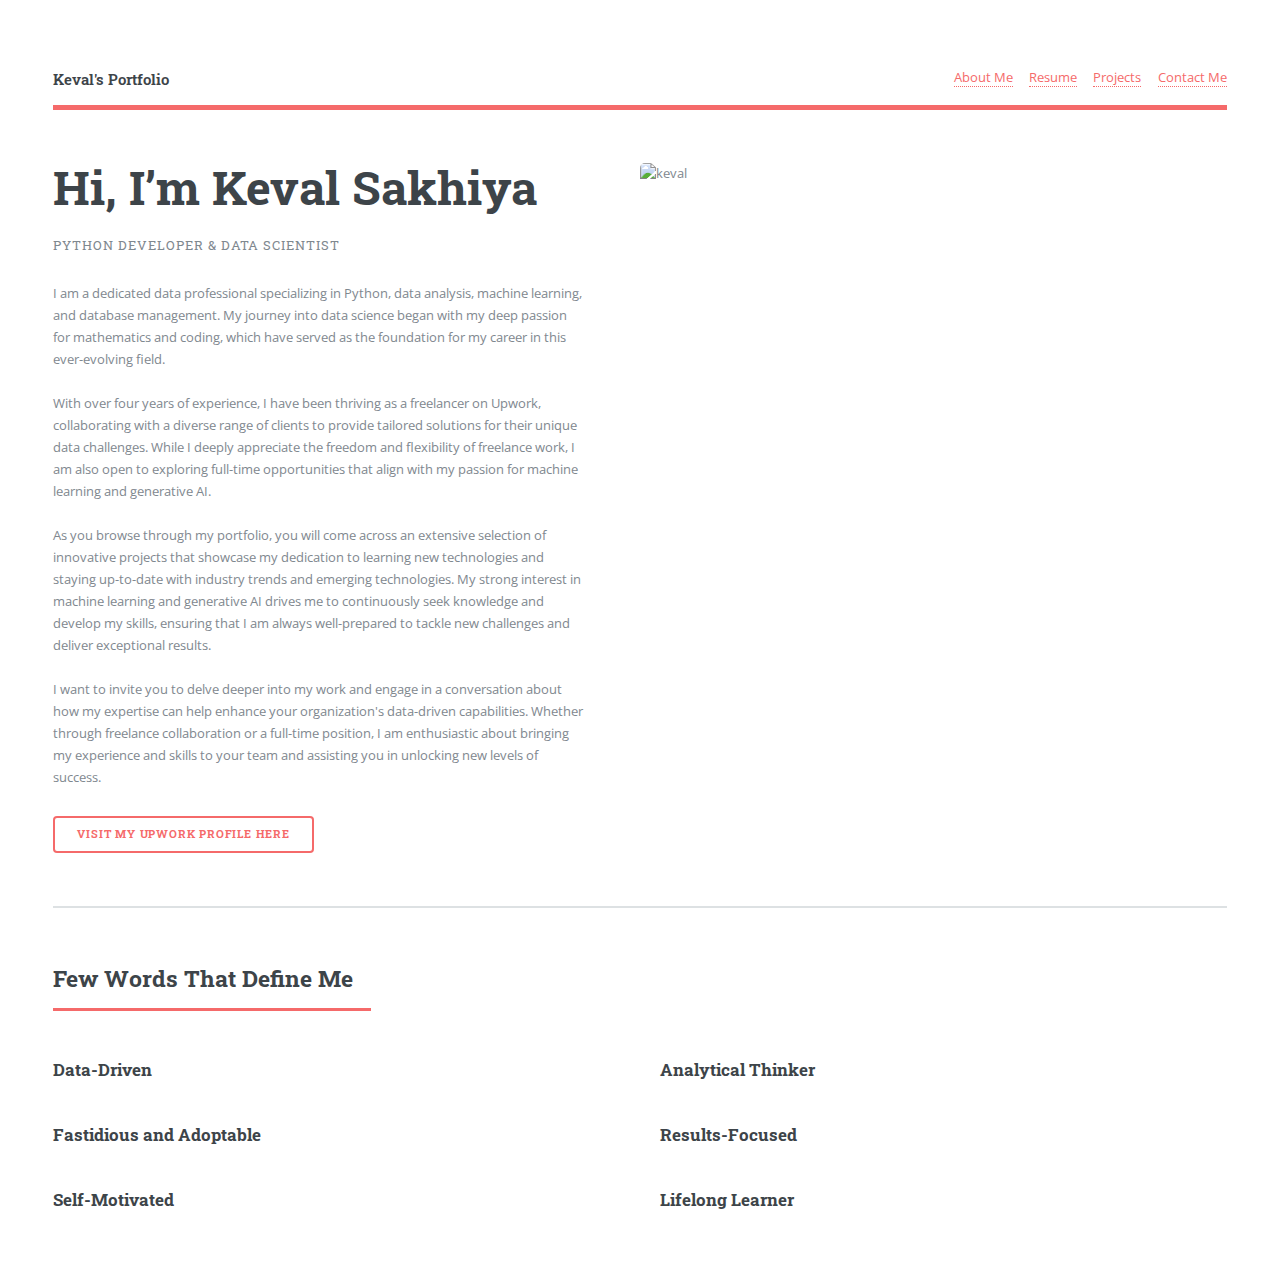
==== index.html @ 788e1b94 "first commit" ====
<!DOCTYPE HTML>

<html>
	<head>
		<title>Keval's Portfolio</title>
		<meta charset="utf-8" />
		<meta name="viewport" content="width=device-width, initial-scale=1, user-scalable=no" />
		<link rel="stylesheet" href="assets/css/main.css" />
	</head>
	<body class="is-preload">

		<!-- Wrapper -->
			<div id="wrapper">

				<!-- Main -->
					<div id="main">
						<div class="inner">

							<!-- Header -->
								<header id="header">
									<a href="index.html" class="logo"><strong>Keval's Portfolio</strong></a>
									<ul class="icons">
										<li><a href="index.html">About Me</a></li>
										<li><a href="resume.html">Resume</a></li>
										<li><a href="projects.html">Projects</a></li>
										<li><a href="contact_me.html">Contact Me</a></li>
									</ul>
								</header>

							<!-- Banner -->
								<section id="banner">
									<div class="content">
										<header>
											<h1>Hi, I’m Keval Sakhiya</h1>
											<p>Python Developer & Data Scientist</p>
										</header>
										<p>
											I am a dedicated data professional specializing in Python, data analysis, machine learning, and database management. My journey into data science began with my deep passion for mathematics and coding, which have served as the foundation for my career in this ever-evolving field.
											<br><br>
											With over four years of experience, I have been thriving as a freelancer on Upwork, collaborating with a diverse range of clients to provide tailored solutions for their unique data challenges. While I deeply appreciate the freedom and flexibility of freelance work, I am also open to exploring full-time opportunities that align with my passion for machine learning and generative AI.
											<br><br>
											As you browse through my portfolio, you will come across an extensive selection of innovative projects that showcase my dedication to learning new technologies and staying up-to-date with industry trends and emerging technologies. My strong interest in machine learning and generative AI drives me to continuously seek knowledge and develop my skills, ensuring that I am always well-prepared to tackle new challenges and deliver exceptional results.
											<br><br>
											I want to invite you to delve deeper into my work and engage in a conversation about how my expertise can help enhance your organization's data-driven capabilities. Whether through freelance collaboration or a full-time position, I am enthusiastic about bringing my experience and skills to your team and assisting you in unlocking new levels of success.

										</p>
										<ul class="actions">
											<li><a href="#" class="button big">Visit My Upwork Profile Here</a></li>
										</ul>
									</div>
									<span class="image object">
										<img src="D:\Portfolio-website\images\keval.png" alt="keval" />
									</span>
								</section>

							<!-- Section -->
								<section>
									<header class="major">
										<h2>Few Words That Define Me</h2>
									</header>
									<div class="features">
										<article>
											<div class="content">
												<h3>Data-Driven</h3>
											</div>
										</article>
										<article>
											<div class="content">
												<h3>Analytical Thinker</h3>
											</div>
										</article>
										<article>
											<div class="content">
												<h3>Fastidious and Adoptable</h3>
											</div>
										</article>
										<article>
											<div class="content">
												<h3>Results-Focused</h3>
											</div>
										</article>
										<article>
											<div class="content">
												<h3>Self-Motivated</h3>
											</div>
										</article>
										<article>
											<div class="content">
												<h3>Lifelong Learner</h3>
											</div>
										</article>
										
										
										
									</div>
								</section>
						</div>
					</div>

			</div>

		<!-- Scripts -->
			<script src="assets/js/jquery.min.js"></script>
			<script src="assets/js/browser.min.js"></script>
			<script src="assets/js/breakpoints.min.js"></script>
			<script src="assets/js/util.js"></script>
			<script src="assets/js/main.js"></script>

	</body>
</html>
---- assets/css/main.css ----
@import url(fontawesome-all.min.css);
@import url("https://fonts.googleapis.com/css?family=Open+Sans:400,600,400italic,600italic|Roboto+Slab:400,700");
/*
	Editorial by HTML5 UP
	html5up.net | @ajlkn
	Free for personal and commercial use under the CCA 3.0 license (html5up.net/license)
*/
html, body, div, span, applet, object,
iframe, h1, h2, h3, h4, h5, h6, p, blockquote,
pre, a, abbr, acronym, address, big, cite,
code, del, dfn, em, img, ins, kbd, q, s, samp,
small, strike, strong, sub, sup, tt, var, b,
u, i, center, dl, dt, dd, ol, ul, li, fieldset,
form, label, legend, table, caption, tbody,
tfoot, thead, tr, th, td, article, aside,
canvas, details, embed, figure, figcaption,
footer, header, hgroup, menu, nav, output, ruby,
section, summary, time, mark, audio, video {
  margin: 0;
  padding: 0;
  border: 0;
  font-size: 100%;
  font: inherit;
  vertical-align: baseline; }

article, aside, details, figcaption, figure,
footer, header, hgroup, menu, nav, section {
  display: block; }

body {
  line-height: 1; }

ol, ul {
  list-style: none; }

blockquote, q {
  quotes: none; }
  blockquote:before, blockquote:after, q:before, q:after {
    content: '';
    content: none; }

table {
  border-collapse: collapse;
  border-spacing: 0; }

body {
  -webkit-text-size-adjust: none; }

mark {
  background-color: transparent;
  color: inherit; }

input::-moz-focus-inner {
  border: 0;
  padding: 0; }

input, select, textarea {
  -moz-appearance: none;
  -webkit-appearance: none;
  -ms-appearance: none;
  appearance: none; }

/* Basic */
@-ms-viewport {
  width: device-width; }

body {
  -ms-overflow-style: scrollbar; }

@media screen and (max-width: 480px) {
  html, body {
    min-width: 320px; } }

html {
  box-sizing: border-box; }

*, *:before, *:after {
  box-sizing: inherit; }

body {
  background: #ffffff; }
  body.is-preload *, body.is-preload *:before, body.is-preload *:after, body.is-resizing *, body.is-resizing *:before, body.is-resizing *:after {
    -moz-animation: none !important;
    -webkit-animation: none !important;
    -ms-animation: none !important;
    animation: none !important;
    -moz-transition: none !important;
    -webkit-transition: none !important;
    -ms-transition: none !important;
    transition: none !important; }

/* Type */
body, input, select, textarea {
  color: #7f888f;
  font-family: "Open Sans", sans-serif;
  font-size: 13pt;
  font-weight: 400;
  line-height: 1.65; }
  @media screen and (max-width: 1680px) {
    body, input, select, textarea {
      font-size: 11pt; } }
  @media screen and (max-width: 1280px) {
    body, input, select, textarea {
      font-size: 10pt; } }
  @media screen and (max-width: 360px) {
    body, input, select, textarea {
      font-size: 9pt; } }

a {
  -moz-transition: color 0.2s ease-in-out, border-bottom-color 0.2s ease-in-out;
  -webkit-transition: color 0.2s ease-in-out, border-bottom-color 0.2s ease-in-out;
  -ms-transition: color 0.2s ease-in-out, border-bottom-color 0.2s ease-in-out;
  transition: color 0.2s ease-in-out, border-bottom-color 0.2s ease-in-out;
  border-bottom: dotted 1px;
  color: #f56a6a;
  text-decoration: none; }
  a:hover {
    border-bottom-color: #f56a6a;
    color: #f56a6a !important; }
    a:hover strong {
      color: inherit; }

strong, b {
  color: #3d4449;
  font-weight: 600; }

em, i {
  font-style: italic; }

p {
  margin: 0 0 2em 0; }

h1, h2, h3, h4, h5, h6 {
  color: #3d4449;
  font-family: "Roboto Slab", serif;
  font-weight: 700;
  line-height: 1.5;
  margin: 0 0 1em 0; }
  h1 a, h2 a, h3 a, h4 a, h5 a, h6 a {
    color: inherit;
    text-decoration: none;
    border-bottom: 0; }

h1 {
  font-size: 4em;
  margin: 0 0 0.5em 0;
  line-height: 1.3; }

h2 {
  font-size: 1.75em; }

h3 {
  font-size: 1.25em; }

h4 {
  font-size: 1.1em; }

h5 {
  font-size: 0.9em; }

h6 {
  font-size: 0.7em; }

@media screen and (max-width: 1680px) {
  h1 {
    font-size: 3.5em; } }

@media screen and (max-width: 980px) {
  h1 {
    font-size: 3.25em; } }

@media screen and (max-width: 736px) {
  h1 {
    font-size: 2em;
    line-height: 1.4; }
  h2 {
    font-size: 1.5em; } }

sub {
  font-size: 0.8em;
  position: relative;
  top: 0.5em; }

sup {
  font-size: 0.8em;
  position: relative;
  top: -0.5em; }

blockquote {
  border-left: solid 3px rgba(210, 215, 217, 0.75);
  font-style: italic;
  margin: 0 0 2em 0;
  padding: 0.5em 0 0.5em 2em; }

code {
  background: rgba(230, 235, 237, 0.25);
  border-radius: 0.375em;
  border: solid 1px rgba(210, 215, 217, 0.75);
  font-family: "Courier New", monospace;
  font-size: 0.9em;
  margin: 0 0.25em;
  padding: 0.25em 0.65em; }

pre {
  -webkit-overflow-scrolling: touch;
  font-family: "Courier New", monospace;
  font-size: 0.9em;
  margin: 0 0 2em 0; }
  pre code {
    display: block;
    line-height: 1.75;
    padding: 1em 1.5em;
    overflow-x: auto; }

hr {
  border: 0;
  border-bottom: solid 1px rgba(210, 215, 217, 0.75);
  margin: 2em 0; }
  hr.major {
    margin: 3em 0; }

.align-left {
  text-align: left; }

.align-center {
  text-align: center; }

.align-right {
  text-align: right; }

/* Row */
.row {
  display: flex;
  flex-wrap: wrap;
  box-sizing: border-box;
  align-items: stretch; }
  .row > * {
    box-sizing: border-box; }
  .row.gtr-uniform > * > :last-child {
    margin-bottom: 0; }
  .row.aln-left {
    justify-content: flex-start; }
  .row.aln-center {
    justify-content: center; }
  .row.aln-right {
    justify-content: flex-end; }
  .row.aln-top {
    align-items: flex-start; }
  .row.aln-middle {
    align-items: center; }
  .row.aln-bottom {
    align-items: flex-end; }
  .row > .imp {
    order: -1; }
  .row > .col-1 {
    width: 8.33333%; }
  .row > .off-1 {
    margin-left: 8.33333%; }
  .row > .col-2 {
    width: 16.66667%; }
  .row > .off-2 {
    margin-left: 16.66667%; }
  .row > .col-3 {
    width: 25%; }
  .row > .off-3 {
    margin-left: 25%; }
  .row > .col-4 {
    width: 33.33333%; }
  .row > .off-4 {
    margin-left: 33.33333%; }
  .row > .col-5 {
    width: 41.66667%; }
  .row > .off-5 {
    margin-left: 41.66667%; }
  .row > .col-6 {
    width: 50%; }
  .row > .off-6 {
    margin-left: 50%; }
  .row > .col-7 {
    width: 58.33333%; }
  .row > .off-7 {
    margin-left: 58.33333%; }
  .row > .col-8 {
    width: 66.66667%; }
  .row > .off-8 {
    margin-left: 66.66667%; }
  .row > .col-9 {
    width: 75%; }
  .row > .off-9 {
    margin-left: 75%; }
  .row > .col-10 {
    width: 83.33333%; }
  .row > .off-10 {
    margin-left: 83.33333%; }
  .row > .col-11 {
    width: 91.66667%; }
  .row > .off-11 {
    margin-left: 91.66667%; }
  .row > .col-12 {
    width: 100%; }
  .row > .off-12 {
    margin-left: 100%; }
  .row.gtr-0 {
    margin-top: 0;
    margin-left: 0em; }
    .row.gtr-0 > * {
      padding: 0 0 0 0em; }
    .row.gtr-0.gtr-uniform {
      margin-top: 0em; }
      .row.gtr-0.gtr-uniform > * {
        padding-top: 0em; }
  .row.gtr-25 {
    margin-top: 0;
    margin-left: -0.375em; }
    .row.gtr-25 > * {
      padding: 0 0 0 0.375em; }
    .row.gtr-25.gtr-uniform {
      margin-top: -0.375em; }
      .row.gtr-25.gtr-uniform > * {
        padding-top: 0.375em; }
  .row.gtr-50 {
    margin-top: 0;
    margin-left: -0.75em; }
    .row.gtr-50 > * {
      padding: 0 0 0 0.75em; }
    .row.gtr-50.gtr-uniform {
      margin-top: -0.75em; }
      .row.gtr-50.gtr-uniform > * {
        padding-top: 0.75em; }
  .row {
    margin-top: 0;
    margin-left: -1.5em; }
    .row > * {
      padding: 0 0 0 1.5em; }
    .row.gtr-uniform {
      margin-top: -1.5em; }
      .row.gtr-uniform > * {
        padding-top: 1.5em; }
  .row.gtr-150 {
    margin-top: 0;
    margin-left: -2.25em; }
    .row.gtr-150 > * {
      padding: 0 0 0 2.25em; }
    .row.gtr-150.gtr-uniform {
      margin-top: -2.25em; }
      .row.gtr-150.gtr-uniform > * {
        padding-top: 2.25em; }
  .row.gtr-200 {
    margin-top: 0;
    margin-left: -3em; }
    .row.gtr-200 > * {
      padding: 0 0 0 3em; }
    .row.gtr-200.gtr-uniform {
      margin-top: -3em; }
      .row.gtr-200.gtr-uniform > * {
        padding-top: 3em; }
  @media screen and (max-width: 1680px) {
    .row {
      display: flex;
      flex-wrap: wrap;
      box-sizing: border-box;
      align-items: stretch; }
      .row > * {
        box-sizing: border-box; }
      .row.gtr-uniform > * > :last-child {
        margin-bottom: 0; }
      .row.aln-left {
        justify-content: flex-start; }
      .row.aln-center {
        justify-content: center; }
      .row.aln-right {
        justify-content: flex-end; }
      .row.aln-top {
        align-items: flex-start; }
      .row.aln-middle {
        align-items: center; }
      .row.aln-bottom {
        align-items: flex-end; }
      .row > .imp-xlarge {
        order: -1; }
      .row > .col-1-xlarge {
        width: 8.33333%; }
      .row > .off-1-xlarge {
        margin-left: 8.33333%; }
      .row > .col-2-xlarge {
        width: 16.66667%; }
      .row > .off-2-xlarge {
        margin-left: 16.66667%; }
      .row > .col-3-xlarge {
        width: 25%; }
      .row > .off-3-xlarge {
        margin-left: 25%; }
      .row > .col-4-xlarge {
        width: 33.33333%; }
      .row > .off-4-xlarge {
        margin-left: 33.33333%; }
      .row > .col-5-xlarge {
        width: 41.66667%; }
      .row > .off-5-xlarge {
        margin-left: 41.66667%; }
      .row > .col-6-xlarge {
        width: 50%; }
      .row > .off-6-xlarge {
        margin-left: 50%; }
      .row > .col-7-xlarge {
        width: 58.33333%; }
      .row > .off-7-xlarge {
        margin-left: 58.33333%; }
      .row > .col-8-xlarge {
        width: 66.66667%; }
      .row > .off-8-xlarge {
        margin-left: 66.66667%; }
      .row > .col-9-xlarge {
        width: 75%; }
      .row > .off-9-xlarge {
        margin-left: 75%; }
      .row > .col-10-xlarge {
        width: 83.33333%; }
      .row > .off-10-xlarge {
        margin-left: 83.33333%; }
      .row > .col-11-xlarge {
        width: 91.66667%; }
      .row > .off-11-xlarge {
        margin-left: 91.66667%; }
      .row > .col-12-xlarge {
        width: 100%; }
      .row > .off-12-xlarge {
        margin-left: 100%; }
      .row.gtr-0 {
        margin-top: 0;
        margin-left: 0em; }
        .row.gtr-0 > * {
          padding: 0 0 0 0em; }
        .row.gtr-0.gtr-uniform {
          margin-top: 0em; }
          .row.gtr-0.gtr-uniform > * {
            padding-top: 0em; }
      .row.gtr-25 {
        margin-top: 0;
        margin-left: -0.375em; }
        .row.gtr-25 > * {
          padding: 0 0 0 0.375em; }
        .row.gtr-25.gtr-uniform {
          margin-top: -0.375em; }
          .row.gtr-25.gtr-uniform > * {
            padding-top: 0.375em; }
      .row.gtr-50 {
        margin-top: 0;
        margin-left: -0.75em; }
        .row.gtr-50 > * {
          padding: 0 0 0 0.75em; }
        .row.gtr-50.gtr-uniform {
          margin-top: -0.75em; }
          .row.gtr-50.gtr-uniform > * {
            padding-top: 0.75em; }
      .row {
        margin-top: 0;
        margin-left: -1.5em; }
        .row > * {
          padding: 0 0 0 1.5em; }
        .row.gtr-uniform {
          margin-top: -1.5em; }
          .row.gtr-uniform > * {
            padding-top: 1.5em; }
      .row.gtr-150 {
        margin-top: 0;
        margin-left: -2.25em; }
        .row.gtr-150 > * {
          padding: 0 0 0 2.25em; }
        .row.gtr-150.gtr-uniform {
          margin-top: -2.25em; }
          .row.gtr-150.gtr-uniform > * {
            padding-top: 2.25em; }
      .row.gtr-200 {
        margin-top: 0;
        margin-left: -3em; }
        .row.gtr-200 > * {
          padding: 0 0 0 3em; }
        .row.gtr-200.gtr-uniform {
          margin-top: -3em; }
          .row.gtr-200.gtr-uniform > * {
            padding-top: 3em; } }
  @media screen and (max-width: 1280px) {
    .row {
      display: flex;
      flex-wrap: wrap;
      box-sizing: border-box;
      align-items: stretch; }
      .row > * {
        box-sizing: border-box; }
      .row.gtr-uniform > * > :last-child {
        margin-bottom: 0; }
      .row.aln-left {
        justify-content: flex-start; }
      .row.aln-center {
        justify-content: center; }
      .row.aln-right {
        justify-content: flex-end; }
      .row.aln-top {
        align-items: flex-start; }
      .row.aln-middle {
        align-items: center; }
      .row.aln-bottom {
        align-items: flex-end; }
      .row > .imp-large {
        order: -1; }
      .row > .col-1-large {
        width: 8.33333%; }
      .row > .off-1-large {
        margin-left: 8.33333%; }
      .row > .col-2-large {
        width: 16.66667%; }
      .row > .off-2-large {
        margin-left: 16.66667%; }
      .row > .col-3-large {
        width: 25%; }
      .row > .off-3-large {
        margin-left: 25%; }
      .row > .col-4-large {
        width: 33.33333%; }
      .row > .off-4-large {
        margin-left: 33.33333%; }
      .row > .col-5-large {
        width: 41.66667%; }
      .row > .off-5-large {
        margin-left: 41.66667%; }
      .row > .col-6-large {
        width: 50%; }
      .row > .off-6-large {
        margin-left: 50%; }
      .row > .col-7-large {
        width: 58.33333%; }
      .row > .off-7-large {
        margin-left: 58.33333%; }
      .row > .col-8-large {
        width: 66.66667%; }
      .row > .off-8-large {
        margin-left: 66.66667%; }
      .row > .col-9-large {
        width: 75%; }
      .row > .off-9-large {
        margin-left: 75%; }
      .row > .col-10-large {
        width: 83.33333%; }
      .row > .off-10-large {
        margin-left: 83.33333%; }
      .row > .col-11-large {
        width: 91.66667%; }
      .row > .off-11-large {
        margin-left: 91.66667%; }
      .row > .col-12-large {
        width: 100%; }
      .row > .off-12-large {
        margin-left: 100%; }
      .row.gtr-0 {
        margin-top: 0;
        margin-left: 0em; }
        .row.gtr-0 > * {
          padding: 0 0 0 0em; }
        .row.gtr-0.gtr-uniform {
          margin-top: 0em; }
          .row.gtr-0.gtr-uniform > * {
            padding-top: 0em; }
      .row.gtr-25 {
        margin-top: 0;
        margin-left: -0.375em; }
        .row.gtr-25 > * {
          padding: 0 0 0 0.375em; }
        .row.gtr-25.gtr-uniform {
          margin-top: -0.375em; }
          .row.gtr-25.gtr-uniform > * {
            padding-top: 0.375em; }
      .row.gtr-50 {
        margin-top: 0;
        margin-left: -0.75em; }
        .row.gtr-50 > * {
          padding: 0 0 0 0.75em; }
        .row.gtr-50.gtr-uniform {
          margin-top: -0.75em; }
          .row.gtr-50.gtr-uniform > * {
            padding-top: 0.75em; }
      .row {
        margin-top: 0;
        margin-left: -1.5em; }
        .row > * {
          padding: 0 0 0 1.5em; }
        .row.gtr-uniform {
          margin-top: -1.5em; }
          .row.gtr-uniform > * {
            padding-top: 1.5em; }
      .row.gtr-150 {
        margin-top: 0;
        margin-left: -2.25em; }
        .row.gtr-150 > * {
          padding: 0 0 0 2.25em; }
        .row.gtr-150.gtr-uniform {
          margin-top: -2.25em; }
          .row.gtr-150.gtr-uniform > * {
            padding-top: 2.25em; }
      .row.gtr-200 {
        margin-top: 0;
        margin-left: -3em; }
        .row.gtr-200 > * {
          padding: 0 0 0 3em; }
        .row.gtr-200.gtr-uniform {
          margin-top: -3em; }
          .row.gtr-200.gtr-uniform > * {
            padding-top: 3em; } }
  @media screen and (max-width: 980px) {
    .row {
      display: flex;
      flex-wrap: wrap;
      box-sizing: border-box;
      align-items: stretch; }
      .row > * {
        box-sizing: border-box; }
      .row.gtr-uniform > * > :last-child {
        margin-bottom: 0; }
      .row.aln-left {
        justify-content: flex-start; }
      .row.aln-center {
        justify-content: center; }
      .row.aln-right {
        justify-content: flex-end; }
      .row.aln-top {
        align-items: flex-start; }
      .row.aln-middle {
        align-items: center; }
      .row.aln-bottom {
        align-items: flex-end; }
      .row > .imp-medium {
        order: -1; }
      .row > .col-1-medium {
        width: 8.33333%; }
      .row > .off-1-medium {
        margin-left: 8.33333%; }
      .row > .col-2-medium {
        width: 16.66667%; }
      .row > .off-2-medium {
        margin-left: 16.66667%; }
      .row > .col-3-medium {
        width: 25%; }
      .row > .off-3-medium {
        margin-left: 25%; }
      .row > .col-4-medium {
        width: 33.33333%; }
      .row > .off-4-medium {
        margin-left: 33.33333%; }
      .row > .col-5-medium {
        width: 41.66667%; }
      .row > .off-5-medium {
        margin-left: 41.66667%; }
      .row > .col-6-medium {
        width: 50%; }
      .row > .off-6-medium {
        margin-left: 50%; }
      .row > .col-7-medium {
        width: 58.33333%; }
      .row > .off-7-medium {
        margin-left: 58.33333%; }
      .row > .col-8-medium {
        width: 66.66667%; }
      .row > .off-8-medium {
        margin-left: 66.66667%; }
      .row > .col-9-medium {
        width: 75%; }
      .row > .off-9-medium {
        margin-left: 75%; }
      .row > .col-10-medium {
        width: 83.33333%; }
      .row > .off-10-medium {
        margin-left: 83.33333%; }
      .row > .col-11-medium {
        width: 91.66667%; }
      .row > .off-11-medium {
        margin-left: 91.66667%; }
      .row > .col-12-medium {
        width: 100%; }
      .row > .off-12-medium {
        margin-left: 100%; }
      .row.gtr-0 {
        margin-top: 0;
        margin-left: 0em; }
        .row.gtr-0 > * {
          padding: 0 0 0 0em; }
        .row.gtr-0.gtr-uniform {
          margin-top: 0em; }
          .row.gtr-0.gtr-uniform > * {
            padding-top: 0em; }
      .row.gtr-25 {
        margin-top: 0;
        margin-left: -0.375em; }
        .row.gtr-25 > * {
          padding: 0 0 0 0.375em; }
        .row.gtr-25.gtr-uniform {
          margin-top: -0.375em; }
          .row.gtr-25.gtr-uniform > * {
            padding-top: 0.375em; }
      .row.gtr-50 {
        margin-top: 0;
        margin-left: -0.75em; }
        .row.gtr-50 > * {
          padding: 0 0 0 0.75em; }
        .row.gtr-50.gtr-uniform {
          margin-top: -0.75em; }
          .row.gtr-50.gtr-uniform > * {
            padding-top: 0.75em; }
      .row {
        margin-top: 0;
        margin-left: -1.5em; }
        .row > * {
          padding: 0 0 0 1.5em; }
        .row.gtr-uniform {
          margin-top: -1.5em; }
          .row.gtr-uniform > * {
            padding-top: 1.5em; }
      .row.gtr-150 {
        margin-top: 0;
        margin-left: -2.25em; }
        .row.gtr-150 > * {
          padding: 0 0 0 2.25em; }
        .row.gtr-150.gtr-uniform {
          margin-top: -2.25em; }
          .row.gtr-150.gtr-uniform > * {
            padding-top: 2.25em; }
      .row.gtr-200 {
        margin-top: 0;
        margin-left: -3em; }
        .row.gtr-200 > * {
          padding: 0 0 0 3em; }
        .row.gtr-200.gtr-uniform {
          margin-top: -3em; }
          .row.gtr-200.gtr-uniform > * {
            padding-top: 3em; } }
  @media screen and (max-width: 736px) {
    .row {
      display: flex;
      flex-wrap: wrap;
      box-sizing: border-box;
      align-items: stretch; }
      .row > * {
        box-sizing: border-box; }
      .row.gtr-uniform > * > :last-child {
        margin-bottom: 0; }
      .row.aln-left {
        justify-content: flex-start; }
      .row.aln-center {
        justify-content: center; }
      .row.aln-right {
        justify-content: flex-end; }
      .row.aln-top {
        align-items: flex-start; }
      .row.aln-middle {
        align-items: center; }
      .row.aln-bottom {
        align-items: flex-end; }
      .row > .imp-small {
        order: -1; }
      .row > .col-1-small {
        width: 8.33333%; }
      .row > .off-1-small {
        margin-left: 8.33333%; }
      .row > .col-2-small {
        width: 16.66667%; }
      .row > .off-2-small {
        margin-left: 16.66667%; }
      .row > .col-3-small {
        width: 25%; }
      .row > .off-3-small {
        margin-left: 25%; }
      .row > .col-4-small {
        width: 33.33333%; }
      .row > .off-4-small {
        margin-left: 33.33333%; }
      .row > .col-5-small {
        width: 41.66667%; }
      .row > .off-5-small {
        margin-left: 41.66667%; }
      .row > .col-6-small {
        width: 50%; }
      .row > .off-6-small {
        margin-left: 50%; }
      .row > .col-7-small {
        width: 58.33333%; }
      .row > .off-7-small {
        margin-left: 58.33333%; }
      .row > .col-8-small {
        width: 66.66667%; }
      .row > .off-8-small {
        margin-left: 66.66667%; }
      .row > .col-9-small {
        width: 75%; }
      .row > .off-9-small {
        margin-left: 75%; }
      .row > .col-10-small {
        width: 83.33333%; }
      .row > .off-10-small {
        margin-left: 83.33333%; }
      .row > .col-11-small {
        width: 91.66667%; }
      .row > .off-11-small {
        margin-left: 91.66667%; }
      .row > .col-12-small {
        width: 100%; }
      .row > .off-12-small {
        margin-left: 100%; }
      .row.gtr-0 {
        margin-top: 0;
        margin-left: 0em; }
        .row.gtr-0 > * {
          padding: 0 0 0 0em; }
        .row.gtr-0.gtr-uniform {
          margin-top: 0em; }
          .row.gtr-0.gtr-uniform > * {
            padding-top: 0em; }
      .row.gtr-25 {
        margin-top: 0;
        margin-left: -0.375em; }
        .row.gtr-25 > * {
          padding: 0 0 0 0.375em; }
        .row.gtr-25.gtr-uniform {
          margin-top: -0.375em; }
          .row.gtr-25.gtr-uniform > * {
            padding-top: 0.375em; }
      .row.gtr-50 {
        margin-top: 0;
        margin-left: -0.75em; }
        .row.gtr-50 > * {
          padding: 0 0 0 0.75em; }
        .row.gtr-50.gtr-uniform {
          margin-top: -0.75em; }
          .row.gtr-50.gtr-uniform > * {
            padding-top: 0.75em; }
      .row {
        margin-top: 0;
        margin-left: -1.5em; }
        .row > * {
          padding: 0 0 0 1.5em; }
        .row.gtr-uniform {
          margin-top: -1.5em; }
          .row.gtr-uniform > * {
            padding-top: 1.5em; }
      .row.gtr-150 {
        margin-top: 0;
        margin-left: -2.25em; }
        .row.gtr-150 > * {
          padding: 0 0 0 2.25em; }
        .row.gtr-150.gtr-uniform {
          margin-top: -2.25em; }
          .row.gtr-150.gtr-uniform > * {
            padding-top: 2.25em; }
      .row.gtr-200 {
        margin-top: 0;
        margin-left: -3em; }
        .row.gtr-200 > * {
          padding: 0 0 0 3em; }
        .row.gtr-200.gtr-uniform {
          margin-top: -3em; }
          .row.gtr-200.gtr-uniform > * {
            padding-top: 3em; } }
  @media screen and (max-width: 480px) {
    .row {
      display: flex;
      flex-wrap: wrap;
      box-sizing: border-box;
      align-items: stretch; }
      .row > * {
        box-sizing: border-box; }
      .row.gtr-uniform > * > :last-child {
        margin-bottom: 0; }
      .row.aln-left {
        justify-content: flex-start; }
      .row.aln-center {
        justify-content: center; }
      .row.aln-right {
        justify-content: flex-end; }
      .row.aln-top {
        align-items: flex-start; }
      .row.aln-middle {
        align-items: center; }
      .row.aln-bottom {
        align-items: flex-end; }
      .row > .imp-xsmall {
        order: -1; }
      .row > .col-1-xsmall {
        width: 8.33333%; }
      .row > .off-1-xsmall {
        margin-left: 8.33333%; }
      .row > .col-2-xsmall {
        width: 16.66667%; }
      .row > .off-2-xsmall {
        margin-left: 16.66667%; }
      .row > .col-3-xsmall {
        width: 25%; }
      .row > .off-3-xsmall {
        margin-left: 25%; }
      .row > .col-4-xsmall {
        width: 33.33333%; }
      .row > .off-4-xsmall {
        margin-left: 33.33333%; }
      .row > .col-5-xsmall {
        width: 41.66667%; }
      .row > .off-5-xsmall {
        margin-left: 41.66667%; }
      .row > .col-6-xsmall {
        width: 50%; }
      .row > .off-6-xsmall {
        margin-left: 50%; }
      .row > .col-7-xsmall {
        width: 58.33333%; }
      .row > .off-7-xsmall {
        margin-left: 58.33333%; }
      .row > .col-8-xsmall {
        width: 66.66667%; }
      .row > .off-8-xsmall {
        margin-left: 66.66667%; }
      .row > .col-9-xsmall {
        width: 75%; }
      .row > .off-9-xsmall {
        margin-left: 75%; }
      .row > .col-10-xsmall {
        width: 83.33333%; }
      .row > .off-10-xsmall {
        margin-left: 83.33333%; }
      .row > .col-11-xsmall {
        width: 91.66667%; }
      .row > .off-11-xsmall {
        margin-left: 91.66667%; }
      .row > .col-12-xsmall {
        width: 100%; }
      .row > .off-12-xsmall {
        margin-left: 100%; }
      .row.gtr-0 {
        margin-top: 0;
        margin-left: 0em; }
        .row.gtr-0 > * {
          padding: 0 0 0 0em; }
        .row.gtr-0.gtr-uniform {
          margin-top: 0em; }
          .row.gtr-0.gtr-uniform > * {
            padding-top: 0em; }
      .row.gtr-25 {
        margin-top: 0;
        margin-left: -0.375em; }
        .row.gtr-25 > * {
          padding: 0 0 0 0.375em; }
        .row.gtr-25.gtr-uniform {
          margin-top: -0.375em; }
          .row.gtr-25.gtr-uniform > * {
            padding-top: 0.375em; }
      .row.gtr-50 {
        margin-top: 0;
        margin-left: -0.75em; }
        .row.gtr-50 > * {
          padding: 0 0 0 0.75em; }
        .row.gtr-50.gtr-uniform {
          margin-top: -0.75em; }
          .row.gtr-50.gtr-uniform > * {
            padding-top: 0.75em; }
      .row {
        margin-top: 0;
        margin-left: -1.5em; }
        .row > * {
          padding: 0 0 0 1.5em; }
        .row.gtr-uniform {
          margin-top: -1.5em; }
          .row.gtr-uniform > * {
            padding-top: 1.5em; }
      .row.gtr-150 {
        margin-top: 0;
        margin-left: -2.25em; }
        .row.gtr-150 > * {
          padding: 0 0 0 2.25em; }
        .row.gtr-150.gtr-uniform {
          margin-top: -2.25em; }
          .row.gtr-150.gtr-uniform > * {
            padding-top: 2.25em; }
      .row.gtr-200 {
        margin-top: 0;
        margin-left: -3em; }
        .row.gtr-200 > * {
          padding: 0 0 0 3em; }
        .row.gtr-200.gtr-uniform {
          margin-top: -3em; }
          .row.gtr-200.gtr-uniform > * {
            padding-top: 3em; } }

/* Section/Article */
section.special, article.special {
  text-align: center; }

header p {
  font-family: "Roboto Slab", serif;
  font-size: 1em;
  font-weight: 400;
  letter-spacing: 0.075em;
  margin-top: -0.5em;
  text-transform: uppercase; }

header.major > :last-child {
  border-bottom: solid 3px #f56a6a;
  display: inline-block;
  margin: 0 0 2em 0;
  padding: 0 0.75em 0.5em 0; }

header.main > :last-child {
  margin: 0 0 1em 0; }

/* Form */
form {
  margin: 0 0 2em 0; }

label {
  color: #3d4449;
  display: block;
  font-size: 0.9em;
  font-weight: 600;
  margin: 0 0 1em 0; }

input[type="text"],
input[type="password"],
input[type="email"],
input[type="tel"],
input[type="search"],
input[type="url"],
select,
textarea {
  -moz-appearance: none;
  -webkit-appearance: none;
  -ms-appearance: none;
  appearance: none;
  background: #ffffff;
  border-radius: 0.375em;
  border: none;
  border: solid 1px rgba(210, 215, 217, 0.75);
  color: inherit;
  display: block;
  outline: 0;
  padding: 0 1em;
  text-decoration: none;
  width: 100%; }
  input[type="text"]:invalid,
  input[type="password"]:invalid,
  input[type="email"]:invalid,
  input[type="tel"]:invalid,
  input[type="search"]:invalid,
  input[type="url"]:invalid,
  select:invalid,
  textarea:invalid {
    box-shadow: none; }
  input[type="text"]:focus,
  input[type="password"]:focus,
  input[type="email"]:focus,
  input[type="tel"]:focus,
  input[type="search"]:focus,
  input[type="url"]:focus,
  select:focus,
  textarea:focus {
    border-color: #f56a6a;
    box-shadow: 0 0 0 1px #f56a6a; }

select {
  background-image: url("data:image/svg+xml;charset=utf8,%3Csvg xmlns='http://www.w3.org/2000/svg' width='40' height='40' preserveAspectRatio='none' viewBox='0 0 40 40'%3E%3Cpath d='M9.4,12.3l10.4,10.4l10.4-10.4c0.2-0.2,0.5-0.4,0.9-0.4c0.3,0,0.6,0.1,0.9,0.4l3.3,3.3c0.2,0.2,0.4,0.5,0.4,0.9 c0,0.4-0.1,0.6-0.4,0.9L20.7,31.9c-0.2,0.2-0.5,0.4-0.9,0.4c-0.3,0-0.6-0.1-0.9-0.4L4.3,17.3c-0.2-0.2-0.4-0.5-0.4-0.9 c0-0.4,0.1-0.6,0.4-0.9l3.3-3.3c0.2-0.2,0.5-0.4,0.9-0.4S9.1,12.1,9.4,12.3z' fill='rgba(210, 215, 217, 0.75)' /%3E%3C/svg%3E");
  background-size: 1.25em;
  background-repeat: no-repeat;
  background-position: calc(100% - 1em) center;
  height: 2.75em;
  padding-right: 2.75em;
  text-overflow: ellipsis; }
  select option {
    color: #3d4449;
    background: #ffffff; }
  select:focus::-ms-value {
    background-color: transparent; }
  select::-ms-expand {
    display: none; }

input[type="text"],
input[type="password"],
input[type="email"],
input[type="tel"],
input[type="search"],
input[type="url"],
select {
  height: 2.75em; }

textarea {
  padding: 0.75em 1em; }

input[type="checkbox"],
input[type="radio"] {
  -moz-appearance: none;
  -webkit-appearance: none;
  -ms-appearance: none;
  appearance: none;
  display: block;
  float: left;
  margin-right: -2em;
  opacity: 0;
  width: 1em;
  z-index: -1; }
  input[type="checkbox"] + label,
  input[type="radio"] + label {
    text-decoration: none;
    color: #7f888f;
    cursor: pointer;
    display: inline-block;
    font-size: 1em;
    font-weight: 400;
    padding-left: 2.4em;
    padding-right: 0.75em;
    position: relative; }
    input[type="checkbox"] + label:before,
    input[type="radio"] + label:before {
      -moz-osx-font-smoothing: grayscale;
      -webkit-font-smoothing: antialiased;
      display: inline-block;
      font-style: normal;
      font-variant: normal;
      text-rendering: auto;
      line-height: 1;
      text-transform: none !important;
      font-family: 'Font Awesome 5 Free';
      font-weight: 900; }
    input[type="checkbox"] + label:before,
    input[type="radio"] + label:before {
      background: #ffffff;
      border-radius: 0.375em;
      border: solid 1px rgba(210, 215, 217, 0.75);
      content: '';
      display: inline-block;
      font-size: 0.8em;
      height: 2.0625em;
      left: 0;
      line-height: 2.0625em;
      position: absolute;
      text-align: center;
      top: 0;
      width: 2.0625em; }
  input[type="checkbox"]:checked + label:before,
  input[type="radio"]:checked + label:before {
    background: #3d4449;
    border-color: #3d4449;
    color: #ffffff;
    content: '\f00c'; }
  input[type="checkbox"]:focus + label:before,
  input[type="radio"]:focus + label:before {
    border-color: #f56a6a;
    box-shadow: 0 0 0 1px #f56a6a; }

input[type="checkbox"] + label:before {
  border-radius: 0.375em; }

input[type="radio"] + label:before {
  border-radius: 100%; }

::-webkit-input-placeholder {
  color: #9fa3a6 !important;
  opacity: 1.0; }

:-moz-placeholder {
  color: #9fa3a6 !important;
  opacity: 1.0; }

::-moz-placeholder {
  color: #9fa3a6 !important;
  opacity: 1.0; }

:-ms-input-placeholder {
  color: #9fa3a6 !important;
  opacity: 1.0; }

/* Box */
.box {
  border-radius: 0.375em;
  border: solid 1px rgba(210, 215, 217, 0.75);
  margin-bottom: 2em;
  padding: 1.5em; }
  .box > :last-child,
  .box > :last-child > :last-child,
  .box > :last-child > :last-child > :last-child {
    margin-bottom: 0; }
  .box.alt {
    border: 0;
    border-radius: 0;
    padding: 0; }

/* Icon */
.icon {
  text-decoration: none;
  border-bottom: none;
  position: relative; }
  .icon:before {
    -moz-osx-font-smoothing: grayscale;
    -webkit-font-smoothing: antialiased;
    display: inline-block;
    font-style: normal;
    font-variant: normal;
    text-rendering: auto;
    line-height: 1;
    text-transform: none !important;
    font-family: 'Font Awesome 5 Free';
    font-weight: 400; }
  .icon > .label {
    display: none; }
  .icon:before {
    line-height: inherit; }
  .icon.solid:before {
    font-weight: 900; }
  .icon.brands:before {
    font-family: 'Font Awesome 5 Brands'; }

/* Image */
.image {
  border-radius: 0.375em;
  border: 0;
  display: inline-block;
  position: relative; }
  .image img {
    border-radius: 0.375em;
    display: block; }
  .image.left, .image.right {
    max-width: 40%; }
    .image.left img, .image.right img {
      width: 100%; }
  .image.left {
    float: left;
    padding: 0 1.5em 1em 0;
    top: 0.25em; }
  .image.right {
    float: right;
    padding: 0 0 1em 1.5em;
    top: 0.25em; }
  .image.fit {
    display: block;
    margin: 0 0 2em 0;
    width: 100%; }
    .image.fit img {
      width: 100%; }
  .image.main {
    display: block;
    margin: 0 0 3em 0;
    width: 100%; }
    .image.main img {
      width: 100%; }

a.image {
  overflow: hidden; }
  a.image img {
    -moz-transition: -moz-transform 0.2s ease;
    -webkit-transition: -webkit-transform 0.2s ease;
    -ms-transition: -ms-transform 0.2s ease;
    transition: transform 0.2s ease; }
  a.image:hover img {
    -moz-transform: scale(1.075);
    -webkit-transform: scale(1.075);
    -ms-transform: scale(1.075);
    transform: scale(1.075); }

/* List */
ol {
  list-style: decimal;
  margin: 0 0 2em 0;
  padding-left: 1.25em; }
  ol li {
    padding-left: 0.25em; }

ul {
  list-style: disc;
  margin: 0 0 2em 0;
  padding-left: 1em; }
  ul li {
    padding-left: 0.5em; }
  ul.alt {
    list-style: none;
    padding-left: 0; }
    ul.alt li {
      border-top: solid 1px rgba(210, 215, 217, 0.75);
      padding: 0.5em 0; }
      ul.alt li:first-child {
        border-top: 0;
        padding-top: 0; }

dl {
  margin: 0 0 2em 0; }
  dl dt {
    display: block;
    font-weight: 600;
    margin: 0 0 1em 0; }
  dl dd {
    margin-left: 2em; }

/* Actions */
ul.actions {
  display: -moz-flex;
  display: -webkit-flex;
  display: -ms-flex;
  display: flex;
  cursor: default;
  list-style: none;
  margin-left: -1em;
  padding-left: 0; }
  ul.actions li {
    padding: 0 0 0 1em;
    vertical-align: middle; }
  ul.actions.special {
    -moz-justify-content: center;
    -webkit-justify-content: center;
    -ms-justify-content: center;
    justify-content: center;
    width: 100%;
    margin-left: 0; }
    ul.actions.special li:first-child {
      padding-left: 0; }
  ul.actions.stacked {
    -moz-flex-direction: column;
    -webkit-flex-direction: column;
    -ms-flex-direction: column;
    flex-direction: column;
    margin-left: 0; }
    ul.actions.stacked li {
      padding: 1.3em 0 0 0; }
      ul.actions.stacked li:first-child {
        padding-top: 0; }
  ul.actions.fit {
    width: calc(100% + 1em); }
    ul.actions.fit li {
      -moz-flex-grow: 1;
      -webkit-flex-grow: 1;
      -ms-flex-grow: 1;
      flex-grow: 1;
      -moz-flex-shrink: 1;
      -webkit-flex-shrink: 1;
      -ms-flex-shrink: 1;
      flex-shrink: 1;
      width: 100%; }
      ul.actions.fit li > * {
        width: 100%; }
    ul.actions.fit.stacked {
      width: 100%; }

/* Icons */
ul.icons {
  cursor: default;
  list-style: none;
  padding-left: 0; }
  ul.icons li {
    display: inline-block;
    padding: 0 1em 0 0; }
    ul.icons li:last-child {
      padding-right: 0; }
    ul.icons li .icon {
      color: inherit; }
      ul.icons li .icon:before {
        font-size: 1.25em; }

/* Contact */
ul.contact {
  list-style: none;
  padding: 0; }
  ul.contact li {
    text-decoration: none;
    border-top: solid 1px rgba(210, 215, 217, 0.75);
    margin: 1.5em 0 0 0;
    padding: 1.5em 0 0 3em;
    position: relative; }
    ul.contact li:before {
      -moz-osx-font-smoothing: grayscale;
      -webkit-font-smoothing: antialiased;
      display: inline-block;
      font-style: normal;
      font-variant: normal;
      text-rendering: auto;
      line-height: 1;
      text-transform: none !important;
      font-family: 'Font Awesome 5 Free';
      font-weight: 400; }
    ul.contact li:before {
      color: #f56a6a;
      display: inline-block;
      font-size: 1.5em;
      height: 1.125em;
      left: 0;
      line-height: 1.125em;
      position: absolute;
      text-align: center;
      top: 1em;
      width: 1.5em; }
    ul.contact li:first-child {
      border-top: 0;
      margin-top: 0;
      padding-top: 0; }
      ul.contact li:first-child:before {
        top: 0; }
    ul.contact li a {
      color: inherit; }

/* Pagination */
ul.pagination {
  cursor: default;
  list-style: none;
  padding-left: 0; }
  ul.pagination li {
    display: inline-block;
    padding-left: 0;
    vertical-align: middle; }
    ul.pagination li > .page {
      -moz-transition: background-color 0.2s ease-in-out, color 0.2s ease-in-out;
      -webkit-transition: background-color 0.2s ease-in-out, color 0.2s ease-in-out;
      -ms-transition: background-color 0.2s ease-in-out, color 0.2s ease-in-out;
      transition: background-color 0.2s ease-in-out, color 0.2s ease-in-out;
      border-bottom: 0;
      border-radius: 0.375em;
      display: inline-block;
      font-size: 0.8em;
      font-weight: 600;
      height: 2em;
      line-height: 2em;
      margin: 0 0.125em;
      min-width: 2em;
      padding: 0 0.5em;
      text-align: center; }
      ul.pagination li > .page.active {
        background-color: #f56a6a;
        color: #ffffff !important; }
        ul.pagination li > .page.active:hover {
          background-color: #f67878; }
        ul.pagination li > .page.active:active {
          background-color: #f45c5c; }
    ul.pagination li:first-child {
      padding-right: 0.75em; }
    ul.pagination li:last-child {
      padding-left: 0.75em; }
  @media screen and (max-width: 480px) {
    ul.pagination li:nth-child(n+2):nth-last-child(n+2) {
      display: none; }
    ul.pagination li:first-child {
      padding-right: 0; } }

/* Table */
.table-wrapper {
  -webkit-overflow-scrolling: touch;
  overflow-x: auto; }

table {
  margin: 0 0 2em 0;
  width: 100%; }
  table tbody tr {
    border: solid 1px rgba(210, 215, 217, 0.75);
    border-left: 0;
    border-right: 0; }
    table tbody tr:nth-child(2n + 1) {
      background-color: rgba(230, 235, 237, 0.25); }
  table td {
    padding: 0.75em 0.75em; }
  table th {
    color: #3d4449;
    font-size: 0.9em;
    font-weight: 600;
    padding: 0 0.75em 0.75em 0.75em;
    text-align: left; }
  table thead {
    border-bottom: solid 2px rgba(210, 215, 217, 0.75); }
  table tfoot {
    border-top: solid 2px rgba(210, 215, 217, 0.75); }
  table.alt {
    border-collapse: separate; }
    table.alt tbody tr td {
      border: solid 1px rgba(210, 215, 217, 0.75);
      border-left-width: 0;
      border-top-width: 0; }
      table.alt tbody tr td:first-child {
        border-left-width: 1px; }
    table.alt tbody tr:first-child td {
      border-top-width: 1px; }
    table.alt thead {
      border-bottom: 0; }
    table.alt tfoot {
      border-top: 0; }

/* Button */
input[type="submit"],
input[type="reset"],
input[type="button"],
button,
.button {
  -moz-appearance: none;
  -webkit-appearance: none;
  -ms-appearance: none;
  appearance: none;
  -moz-transition: background-color 0.2s ease-in-out, color 0.2s ease-in-out;
  -webkit-transition: background-color 0.2s ease-in-out, color 0.2s ease-in-out;
  -ms-transition: background-color 0.2s ease-in-out, color 0.2s ease-in-out;
  transition: background-color 0.2s ease-in-out, color 0.2s ease-in-out;
  background-color: transparent;
  border-radius: 0.375em;
  border: 0;
  box-shadow: inset 0 0 0 2px #f56a6a;
  color: #f56a6a !important;
  cursor: pointer;
  display: inline-block;
  font-family: "Roboto Slab", serif;
  font-size: 0.8em;
  font-weight: 700;
  height: 3.5em;
  letter-spacing: 0.075em;
  line-height: 3.5em;
  padding: 0 2.25em;
  text-align: center;
  text-decoration: none;
  text-transform: uppercase;
  white-space: nowrap; }
  input[type="submit"]:hover,
  input[type="reset"]:hover,
  input[type="button"]:hover,
  button:hover,
  .button:hover {
    background-color: rgba(245, 106, 106, 0.05); }
  input[type="submit"]:active,
  input[type="reset"]:active,
  input[type="button"]:active,
  button:active,
  .button:active {
    background-color: rgba(245, 106, 106, 0.15); }
  input[type="submit"].icon:before,
  input[type="reset"].icon:before,
  input[type="button"].icon:before,
  button.icon:before,
  .button.icon:before {
    margin-right: 0.5em; }
  input[type="submit"].fit,
  input[type="reset"].fit,
  input[type="button"].fit,
  button.fit,
  .button.fit {
    width: 100%; }
  input[type="submit"].small,
  input[type="reset"].small,
  input[type="button"].small,
  button.small,
  .button.small {
    font-size: 0.6em; }
  input[type="submit"].large,
  input[type="reset"].large,
  input[type="button"].large,
  button.large,
  .button.large {
    font-size: 1em;
    height: 3.65em;
    line-height: 3.65em; }
  input[type="submit"].primary,
  input[type="reset"].primary,
  input[type="button"].primary,
  button.primary,
  .button.primary {
    background-color: #f56a6a;
    box-shadow: none;
    color: #ffffff !important; }
    input[type="submit"].primary:hover,
    input[type="reset"].primary:hover,
    input[type="button"].primary:hover,
    button.primary:hover,
    .button.primary:hover {
      background-color: #f67878; }
    input[type="submit"].primary:active,
    input[type="reset"].primary:active,
    input[type="button"].primary:active,
    button.primary:active,
    .button.primary:active {
      background-color: #f45c5c; }
  input[type="submit"].disabled, input[type="submit"]:disabled,
  input[type="reset"].disabled,
  input[type="reset"]:disabled,
  input[type="button"].disabled,
  input[type="button"]:disabled,
  button.disabled,
  button:disabled,
  .button.disabled,
  .button:disabled {
    pointer-events: none;
    opacity: 0.25; }

/* Mini Posts */
.mini-posts article {
  border-top: solid 1px rgba(210, 215, 217, 0.75);
  margin-top: 2em;
  padding-top: 2em; }
  .mini-posts article .image {
    display: block;
    margin: 0 0 1.5em 0; }
    .mini-posts article .image img {
      display: block;
      width: 100%; }
  .mini-posts article:first-child {
    border-top: 0;
    margin-top: 0;
    padding-top: 0; }

/* Features */
.features {
  display: -moz-flex;
  display: -webkit-flex;
  display: -ms-flex;
  display: flex;
  -moz-flex-wrap: wrap;
  -webkit-flex-wrap: wrap;
  -ms-flex-wrap: wrap;
  flex-wrap: wrap;
  margin: 0 0 2em -3em;
  width: calc(100% + 3em); }
  .features article {
    -moz-align-items: center;
    -webkit-align-items: center;
    -ms-align-items: center;
    align-items: center;
    display: -moz-flex;
    display: -webkit-flex;
    display: -ms-flex;
    display: flex;
    margin: 0 0 3em 3em;
    position: relative;
    width: calc(50% - 3em); }
    .features article:nth-child(2n - 1) {
      margin-right: 1.5em; }
    .features article:nth-child(2n) {
      margin-left: 1.5em; }
    .features article:nth-last-child(1), .features article:nth-last-child(2) {
      margin-bottom: 0; }
    .features article .icon {
      -moz-flex-grow: 0;
      -webkit-flex-grow: 0;
      -ms-flex-grow: 0;
      flex-grow: 0;
      -moz-flex-shrink: 0;
      -webkit-flex-shrink: 0;
      -ms-flex-shrink: 0;
      flex-shrink: 0;
      display: block;
      height: 10em;
      line-height: 10em;
      margin: 0 2em 0 0;
      text-align: center;
      width: 10em; }
      .features article .icon:before {
        color: #f56a6a;
        font-size: 2.75rem;
        position: relative;
        top: 0.05em; }
      .features article .icon:after {
        -moz-transform: rotate(45deg);
        -webkit-transform: rotate(45deg);
        -ms-transform: rotate(45deg);
        transform: rotate(45deg);
        border-radius: 0.25rem;
        border: solid 2px rgba(210, 215, 217, 0.75);
        content: '';
        display: block;
        height: 7em;
        left: 50%;
        margin: -3.5em 0 0 -3.5em;
        position: absolute;
        top: 50%;
        width: 7em; }
    .features article .content {
      -moz-flex-grow: 1;
      -webkit-flex-grow: 1;
      -ms-flex-grow: 1;
      flex-grow: 1;
      -moz-flex-shrink: 1;
      -webkit-flex-shrink: 1;
      -ms-flex-shrink: 1;
      flex-shrink: 1;
      width: 100%; }
      .features article .content > :last-child {
        margin-bottom: 0; }
  @media screen and (max-width: 980px) {
    .features {
      margin: 0 0 2em 0;
      width: 100%; }
      .features article {
        margin: 0 0 3em 0;
        width: 100%; }
        .features article:nth-child(2n - 1) {
          margin-right: 0; }
        .features article:nth-child(2n) {
          margin-left: 0; }
        .features article:nth-last-child(1), .features article:nth-last-child(2) {
          margin-bottom: 3em; }
        .features article:last-child {
          margin-bottom: 0; }
        .features article .icon {
          height: 8em;
          line-height: 8em;
          width: 8em; }
          .features article .icon:before {
            font-size: 2.25rem; }
          .features article .icon:after {
            height: 6em;
            margin: -3em 0 0 -3em;
            width: 6em; } }
  @media screen and (max-width: 480px) {
    .features article {
      -moz-flex-direction: column;
      -webkit-flex-direction: column;
      -ms-flex-direction: column;
      flex-direction: column;
      -moz-align-items: -moz-flex-start;
      -webkit-align-items: -webkit-flex-start;
      -ms-align-items: -ms-flex-start;
      align-items: flex-start; }
      .features article .icon {
        height: 6em;
        line-height: 6em;
        margin: 0 0 1.5em 0;
        width: 6em; }
        .features article .icon:before {
          font-size: 1.5rem; }
        .features article .icon:after {
          height: 4em;
          margin: -2em 0 0 -2em;
          width: 4em; } }
  @media screen and (max-width: 480px) {
    .features article .icon:before {
      font-size: 1.25rem; } }

.container {
  display: flex;
  justify-content: center;
  align-items: center;
  /* height: 100vh; */
}

.circle-container {
  display: flex;
  flex-direction: column;
  align-items: center;
}

.circle-icon {
  width: 300px;
  height: 300px;
  border-radius: 50%;
  background-color: #0077B5; /* LinkedIn blue */
  margin: 10px;
  display: flex;
  flex-direction: column;
  align-items: center;
  justify-content: center;
  text-align: center;
  text-decoration: none;
  transition: background-color 0.3s ease;
  overflow: hidden;
}

.circle-icon img {
  width: 100%; /* Set the width of the image to 100% of the circle */
  height: auto; /* Maintain the aspect ratio */
  /* border-radius: 50%; Ensure the image is clipped to the circle */
}

.platform-name {
  font-size: 14px;
  color: #000000;
}
    
.circle-icon:hover {
  background-color: #005E99; /* Darker shade on hover */
}
/* Posts */
.posts {
  display: -moz-flex;
  display: -webkit-flex;
  display: -ms-flex;
  display: flex;
  -moz-flex-wrap: wrap;
  -webkit-flex-wrap: wrap;
  -ms-flex-wrap: wrap;
  flex-wrap: wrap;
  margin: 0 0 2em -6em;
  width: calc(100% + 6em); }
  .posts article {
    -moz-flex-grow: 0;
    -webkit-flex-grow: 0;
    -ms-flex-grow: 0;
    flex-grow: 0;
    -moz-flex-shrink: 1;
    -webkit-flex-shrink: 1;
    -ms-flex-shrink: 1;
    flex-shrink: 1;
    position: relative;
    flex: 0 0 calc(33.33333% - 4em); /* Adjusted width */
    margin: 0 0 4em 4em; /* Adjusted margin */
    width: calc(33.33333% - 6em); }
    
    /* .posts article:before {
      background: rgba(210, 215, 217, 0.75);
      content: '';
      display: block;
      height: calc(100% + 6em);
      left: -3em;
      position: absolute;
      top: 0;
      width: 1px; }
    .posts article:after {
      background: rgba(210, 215, 217, 0.75);
      bottom: -3em;
      content: '';
      display: block;
      height: 1px;
      position: absolute;
      right: 0;
      width: calc(100% + 6em); } */
    .posts article > :last-child {
      margin-bottom: 0; }
    .posts article .image {
      display: block;
      margin: 0 0 2em 0; }
      .posts article .image img {
        display: block;
        width: 100%; }
  @media screen and (min-width: 1681px) {
    .posts article:nth-child(3n + 1):before {
      display: none; }
    .posts article:nth-child(3n + 1):after {
      width: 100%; }
    .posts article:nth-last-child(1), .posts article:nth-last-child(2), .posts article:nth-last-child(3) {
      margin-bottom: 0; }
      .posts article:nth-last-child(1):before, .posts article:nth-last-child(2):before, .posts article:nth-last-child(3):before {
        height: 100%; }
      .posts article:nth-last-child(1):after, .posts article:nth-last-child(2):after, .posts article:nth-last-child(3):after {
        display: none; } }
  @media screen and (max-width: 1680px) {
    .posts article {
      width: calc(50% - 6em); }
      .posts article:nth-last-child(3) {
        margin-bottom: 6em; } }
  @media screen and (min-width: 481px) and (max-width: 1680px) {
    .posts article:nth-child(2n + 1):before {
      display: none; }
    .posts article:nth-child(2n + 1):after {
      width: 100%; }
    .posts article:nth-last-child(1), .posts article:nth-last-child(2) {
      margin-bottom: 0; }
      .posts article:nth-last-child(1):before, .posts article:nth-last-child(2):before {
        height: 100%; }
      .posts article:nth-last-child(1):after, .posts article:nth-last-child(2):after {
        display: none; } }
  @media screen and (max-width: 736px) {
    .posts {
      margin: 0 0 2em -4.5em;
      width: calc(100% + 4.5em); }
      .posts article {
        margin: 0 0 4.5em 4.5em;
        width: calc(50% - 4.5em); }
        .posts article:before {
          height: calc(100% + 4.5em);
          left: -2.25em; }
        .posts article:after {
          bottom: -2.25em;
          width: calc(100% + 4.5em); }
        .posts article:nth-last-child(3) {
          margin-bottom: 4.5em; } }
  @media screen and (max-width: 480px) {
    .posts {
      margin: 0 0 2em 0;
      width: 100%; }
      .posts article {
        margin: 0 0 4.5em 0;
        width: 100%; }
        .posts article:before {
          display: none; }
        .posts article:after {
          width: 100%; }
        .posts article:last-child {
          margin-bottom: 0; }
          .posts article:last-child:after {
            display: none; } }

/* Wrapper */
#wrapper {
  display: -moz-flex;
  display: -webkit-flex;
  display: -ms-flex;
  display: flex;
  -moz-flex-direction: row-reverse;
  -webkit-flex-direction: row-reverse;
  -ms-flex-direction: row-reverse;
  flex-direction: row-reverse;
  min-height: 100vh; }

/* Main */
#main {
  -moz-flex-grow: 1;
  -webkit-flex-grow: 1;
  -ms-flex-grow: 1;
  flex-grow: 1;
  -moz-flex-shrink: 1;
  -webkit-flex-shrink: 1;
  -ms-flex-shrink: 1;
  flex-shrink: 1;
  width: 100%; }
  #main > .inner {
    padding: 0 6em 0.1em 6em ;
    margin: 0 auto;
    max-width: 110em; }
    #main > .inner > section {
      padding: 6em 0 4em 0 ;
      border-top: solid 2px rgba(210, 215, 217, 0.75); }
      #main > .inner > section:first-of-type {
        border-top: 0 !important; }
  @media screen and (max-width: 1680px) {
    #main > .inner {
      padding: 0 5em 0.1em 5em ; }
      #main > .inner > section {
        padding: 5em 0 3em 0 ; } }
  @media screen and (max-width: 1280px) {
    #main > .inner {
      padding: 0 4em 0.1em 4em ; }
      #main > .inner > section {
        padding: 4em 0 2em 0 ; } }
  @media screen and (max-width: 736px) {
    #main > .inner {
      padding: 0 2em 0.1em 2em ; }
      #main > .inner > section {
        padding: 3em 0 1em 0 ; } }

/* Sidebar */
#search form {
  text-decoration: none;
  position: relative; }
  #search form:before {
    -moz-osx-font-smoothing: grayscale;
    -webkit-font-smoothing: antialiased;
    display: inline-block;
    font-style: normal;
    font-variant: normal;
    text-rendering: auto;
    line-height: 1;
    text-transform: none !important;
    font-family: 'Font Awesome 5 Free';
    font-weight: 900; }
  #search form:before {
    -moz-transform: scaleX(-1);
    -webkit-transform: scaleX(-1);
    -ms-transform: scaleX(-1);
    transform: scaleX(-1);
    color: #7f888f;
    content: '\f002';
    cursor: default;
    display: block;
    font-size: 1.5em;
    height: 2em;
    line-height: 2em;
    opacity: 0.325;
    position: absolute;
    right: 0;
    text-align: center;
    top: 0;
    width: 2em; }
  #search form input[type="text"] {
    padding-right: 2.75em; }

#sidebar {
  -moz-flex-grow: 0;
  -webkit-flex-grow: 0;
  -ms-flex-grow: 0;
  flex-grow: 0;
  -moz-flex-shrink: 0;
  -webkit-flex-shrink: 0;
  -ms-flex-shrink: 0;
  flex-shrink: 0;
  -moz-transition: margin-left 0.5s ease, box-shadow 0.5s ease;
  -webkit-transition: margin-left 0.5s ease, box-shadow 0.5s ease;
  -ms-transition: margin-left 0.5s ease, box-shadow 0.5s ease;
  transition: margin-left 0.5s ease, box-shadow 0.5s ease;
  background-color: #f5f6f7;
  font-size: 0.9em;
  position: relative;
  width: 26em; }
  #sidebar h2 {
    font-size: 1.38889em; }
  #sidebar > .inner {
    padding: 2.22222em 2.22222em 2.44444em 2.22222em ;
    position: relative;
    width: 26em; }
    #sidebar > .inner > * {
      border-bottom: solid 2px rgba(210, 215, 217, 0.75);
      margin: 0 0 3.5em 0;
      padding: 0 0 3.5em 0; }
      #sidebar > .inner > * > :last-child {
        margin-bottom: 0; }
      #sidebar > .inner > *:last-child {
        border-bottom: 0;
        margin-bottom: 0;
        padding-bottom: 0; }
    #sidebar > .inner > .alt {
      background-color: #eff1f2;
      border-bottom: 0;
      margin: -2.22222em 0 4.44444em -2.22222em;
      padding: 2.22222em;
      width: calc(100% + 4.44444em); }
  #sidebar .toggle {
    text-decoration: none;
    -moz-transition: left 0.5s ease;
    -webkit-transition: left 0.5s ease;
    -ms-transition: left 0.5s ease;
    transition: left 0.5s ease;
    -webkit-tap-highlight-color: rgba(255, 255, 255, 0);
    border: 0;
    display: block;
    height: 7.5em;
    left: 26em;
    line-height: 7.5em;
    outline: 0;
    overflow: hidden;
    position: absolute;
    text-align: center;
    text-indent: -15em;
    white-space: nowrap;
    top: 0;
    width: 6em;
    z-index: 10000; }
    #sidebar .toggle:before {
      -moz-osx-font-smoothing: grayscale;
      -webkit-font-smoothing: antialiased;
      display: inline-block;
      font-style: normal;
      font-variant: normal;
      text-rendering: auto;
      line-height: 1;
      text-transform: none !important;
      font-family: 'Font Awesome 5 Free';
      font-weight: 900; }
    #sidebar .toggle:before {
      content: '\f0c9';
      font-size: 2rem;
      height: inherit;
      left: 0;
      line-height: inherit;
      position: absolute;
      text-indent: 0;
      top: 0;
      width: inherit; }
  #sidebar.inactive {
    margin-left: -26em; }
  @media screen and (max-width: 1680px) {
    #sidebar {
      width: 24em; }
      #sidebar > .inner {
        padding: 1.66667em 1.66667em 1.33333em 1.66667em ;
        width: 24em; }
        #sidebar > .inner > .alt {
          margin: -1.66667em 0 3.33333em -1.66667em;
          padding: 1.66667em;
          width: calc(100% + 3.33333em); }
      #sidebar .toggle {
        height: 6.25em;
        left: 24em;
        line-height: 6.25em;
        text-indent: 5em;
        width: 5em; }
        #sidebar .toggle:before {
          font-size: 1.5rem; }
      #sidebar.inactive {
        margin-left: -24em; } }
  @media screen and (max-width: 1280px) {
    #sidebar {
      box-shadow: 0 0 5em 0 rgba(0, 0, 0, 0.175);
      height: 100%;
      left: 0;
      position: fixed;
      top: 0;
      z-index: 10000; }
      #sidebar.inactive {
        box-shadow: none; }
      #sidebar > .inner {
        -webkit-overflow-scrolling: touch;
        height: 100%;
        left: 0;
        overflow-x: hidden;
        overflow-y: auto;
        position: absolute;
        top: 0; }
        #sidebar > .inner:after {
          content: '';
          display: block;
          height: 4em;
          width: 100%; }
      #sidebar .toggle {
        text-indent: 6em;
        width: 6em; }
        #sidebar .toggle:before {
          font-size: 1.5rem;
          margin-left: -0.4375em; }
      body.is-preload #sidebar {
        display: none; } }
  @media screen and (max-width: 736px) {
    #sidebar .toggle {
      text-indent: 7.25em;
      width: 7.25em; }
      #sidebar .toggle:before {
        color: #7f888f;
        margin-left: -0.0625em;
        margin-top: -0.25em;
        font-size: 1.1rem;
        z-index: 1; }
      #sidebar .toggle:after {
        background: rgba(222, 225, 226, 0.75);
        border-radius: 0.375em;
        content: '';
        height: 3.5em;
        left: 1em;
        position: absolute;
        top: 1em;
        width: 5em; } }

/* Header */
#header {
  display: -moz-flex;
  display: -webkit-flex;
  display: -ms-flex;
  display: flex;
  border-bottom: solid 5px #f56a6a;
  padding: 6em 0 1em 0;
  position: relative; }
  #header > * {
    -moz-flex: 1;
    -webkit-flex: 1;
    -ms-flex: 1;
    flex: 1;
    margin-bottom: 0; }
  #header .logo {
    border-bottom: 0;
    color: inherit;
    font-family: "Roboto Slab", serif;
    font-size: 1.125em; }
  #header .icons {
    text-align: right; }
  @media screen and (max-width: 1680px) {
    #header {
      padding-top: 5em; } }
  @media screen and (max-width: 736px) {
    #header {
      padding-top: 6.5em; }
      #header .logo {
        font-size: 1.25em;
        margin: 0; }
      #header .icons {
        height: 5em;
        line-height: 5em;
        position: absolute;
        right: -0.5em;
        top: 0; } }

/* Banner */
#banner {
  padding: 6em 0 4em 0 ;
  display: -moz-flex;
  display: -webkit-flex;
  display: -ms-flex;
  display: flex; }
  #banner h1 {
    margin-top: -0.125em; }
  #banner .content {
    -moz-flex-grow: 1;
    -webkit-flex-grow: 1;
    -ms-flex-grow: 1;
    flex-grow: 1;
    -moz-flex-shrink: 1;
    -webkit-flex-shrink: 1;
    -ms-flex-shrink: 1;
    flex-shrink: 1;
    width: 50%; }
  #banner .image {
    -moz-flex-grow: 0;
    -webkit-flex-grow: 0;
    -ms-flex-grow: 0;
    flex-grow: 0;
    -moz-flex-shrink: 0;
    -webkit-flex-shrink: 0;
    -ms-flex-shrink: 0;
    flex-shrink: 0;
    display: block;
    margin: 0 0 2em 4em;
    width: 50%; }
    #banner .image img {
      height: 100%;
      -moz-object-fit: cover;
      -webkit-object-fit: cover;
      -ms-object-fit: cover;
      object-fit: cover;
      -moz-object-position: center;
      -webkit-object-position: center;
      -ms-object-position: center;
      object-position: center;
      width: 100%; }
  @media screen and (orientation: portrait) {
    #banner {
      -moz-flex-direction: column-reverse;
      -webkit-flex-direction: column-reverse;
      -ms-flex-direction: column-reverse;
      flex-direction: column-reverse; }
      #banner h1 br {
        display: none; }
      #banner .content {
        -moz-flex-grow: 0;
        -webkit-flex-grow: 0;
        -ms-flex-grow: 0;
        flex-grow: 0;
        -moz-flex-shrink: 0;
        -webkit-flex-shrink: 0;
        -ms-flex-shrink: 0;
        flex-shrink: 0;
        width: 100%; }
      #banner .image {
        -moz-flex-grow: 0;
        -webkit-flex-grow: 0;
        -ms-flex-grow: 0;
        flex-grow: 0;
        -moz-flex-shrink: 0;
        -webkit-flex-shrink: 0;
        -ms-flex-shrink: 0;
        flex-shrink: 0;
        margin: 0 0 4em 0;
        height: 25em;
        max-height: 50vh;
        min-height: 18em;
        width: 100%; } }
  @media screen and (orientation: portrait) and (max-width: 480px) {
    #banner .image {
      max-height: 35vh; } }

/* Footer */
#footer .copyright {
  color: #9fa3a6;
  font-size: 0.9em; }
  #footer .copyright a {
    color: inherit; }

/* Menu */
#menu ul {
  -moz-user-select: none;
  -webkit-user-select: none;
  -ms-user-select: none;
  user-select: none;
  color: #3d4449;
  font-family: "Roboto Slab", serif;
  font-weight: 400;
  letter-spacing: 0.075em;
  list-style: none;
  margin-bottom: 0;
  padding: 0;
  text-transform: uppercase; }
  #menu ul a, #menu ul span {
    border-bottom: 0;
    color: inherit;
    cursor: pointer;
    display: block;
    font-size: 0.9em;
    padding: 0.625em 0; }
    #menu ul a:hover, #menu ul span:hover {
      color: #f56a6a; }
    #menu ul a.opener, #menu ul span.opener {
      -moz-transition: color 0.2s ease-in-out;
      -webkit-transition: color 0.2s ease-in-out;
      -ms-transition: color 0.2s ease-in-out;
      transition: color 0.2s ease-in-out;
      text-decoration: none;
      -webkit-tap-highlight-color: rgba(255, 255, 255, 0);
      position: relative; }
      #menu ul a.opener:before, #menu ul span.opener:before {
        -moz-osx-font-smoothing: grayscale;
        -webkit-font-smoothing: antialiased;
        display: inline-block;
        font-style: normal;
        font-variant: normal;
        text-rendering: auto;
        line-height: 1;
        text-transform: none !important;
        font-family: 'Font Awesome 5 Free';
        font-weight: 900; }
      #menu ul a.opener:before, #menu ul span.opener:before {
        -moz-transition: color 0.2s ease-in-out, -moz-transform 0.2s ease-in-out;
        -webkit-transition: color 0.2s ease-in-out, -webkit-transform 0.2s ease-in-out;
        -ms-transition: color 0.2s ease-in-out, -ms-transform 0.2s ease-in-out;
        transition: color 0.2s ease-in-out, transform 0.2s ease-in-out;
        color: #9fa3a6;
        content: '\f078';
        position: absolute;
        right: 0; }
      #menu ul a.opener:hover:before, #menu ul span.opener:hover:before {
        color: #f56a6a; }
      #menu ul a.opener.active + ul, #menu ul span.opener.active + ul {
        display: block; }
      #menu ul a.opener.active:before, #menu ul span.opener.active:before {
        -moz-transform: rotate(-180deg);
        -webkit-transform: rotate(-180deg);
        -ms-transform: rotate(-180deg);
        transform: rotate(-180deg); }

#menu > ul > li {
  border-top: solid 1px rgba(210, 215, 217, 0.75);
  margin: 0.5em 0 0 0;
  padding: 0.5em 0 0 0; }
  #menu > ul > li > ul {
    color: #9fa3a6;
    display: none;
    margin: 0.5em 0 1.5em 0;
    padding-left: 1em; }
    #menu > ul > li > ul a, #menu > ul > li > ul span {
      font-size: 0.8em; }
    #menu > ul > li > ul > li {
      margin: 0.125em 0 0 0;
      padding: 0.125em 0 0 0; }
  #menu > ul > li:first-child {
    border-top: 0;
    margin-top: 0;
    padding-top: 0; }
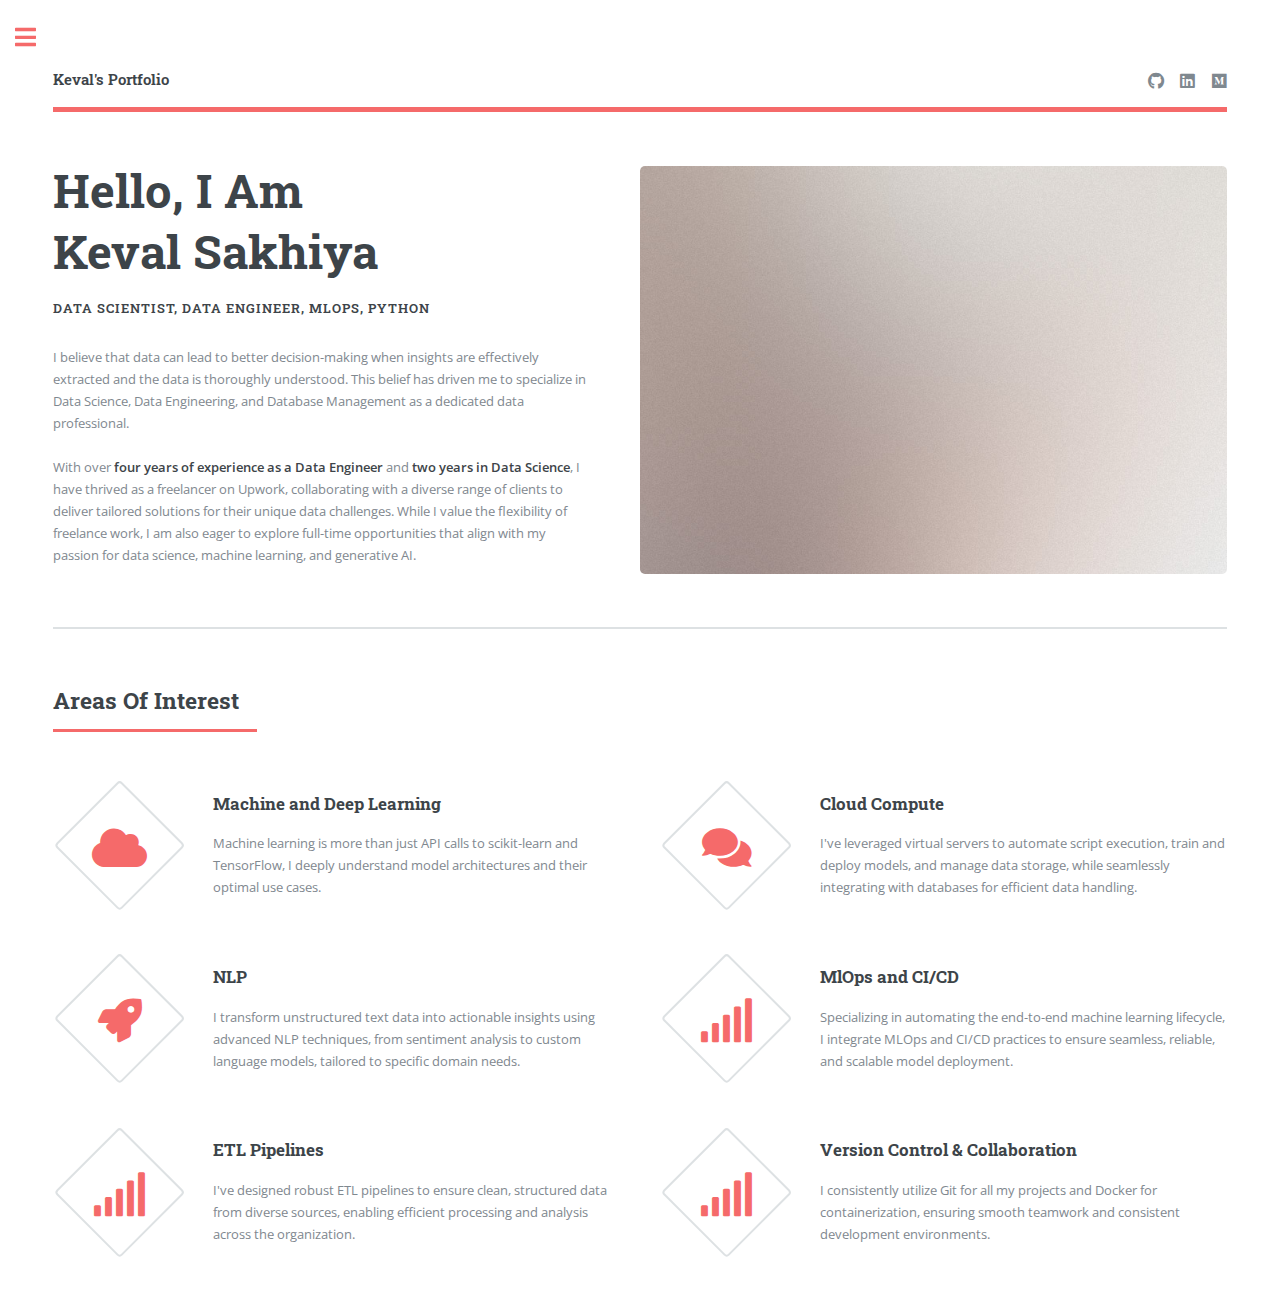
==== commit 7881b90e: "redesigned the index page" ====
--- a/index.html
+++ b/index.html
@@ -1,11 +1,16 @@
 <!DOCTYPE HTML>
-
+<!--
+	Editorial by HTML5 UP
+	html5up.net | @ajlkn
+	Free for personal and commercial use under the CCA 3.0 license (html5up.net/license)
+-->
 <html>
 	<head>
-		<title>Keval's Portfolio</title>
+		<title>Keval Sakhiya</title>
 		<meta charset="utf-8" />
 		<meta name="viewport" content="width=device-width, initial-scale=1, user-scalable=no" />
 		<link rel="stylesheet" href="assets/css/main.css" />
+		<!-- <script src="https://kit.fontawesome.com/0a9b84e7ff.js" crossorigin="anonymous"></script> -->
 	</head>
 	<body class="is-preload">
 
@@ -20,10 +25,9 @@
 								<header id="header">
 									<a href="index.html" class="logo"><strong>Keval's Portfolio</strong></a>
 									<ul class="icons">
-										<li><a href="index.html">About Me</a></li>
-										<li><a href="resume.html">Resume</a></li>
-										<li><a href="projects.html">Projects</a></li>
-										<li><a href="contact_me.html">Contact Me</a></li>
+										<li><a href="https://github.com/kevalsakhiya" target="blank" class="icon brands fa-github"><span class="label">Githib</span></a></li>
+										<li><a href="https://www.linkedin.com/in/kevalsakhiya" target="blank" class="icon brands fa fa-linkedin"><span class="label">Linkdin</span></a></li>
+										<li><a href="https://medium.com/@kevalsakhiya" target="blank" alt="medium" class="icon brands fa-medium"><span class="label">Medium</span></a></li>
 									</ul>
 								</header>
 
@@ -31,68 +35,113 @@
 								<section id="banner">
 									<div class="content">
 										<header>
-											<h1>Hi, I’m Keval Sakhiya</h1>
-											<p>Python Developer & Data Scientist</p>
+											<h1>
+												Hello, I Am <br/>Keval Sakhiya
+											</h1>
+											<p><b>Data Scientist, Data Engineer, MlOps, Python</b></p>
 										</header>
 										<p>
-											I am a dedicated data professional specializing in Python, data analysis, machine learning, and database management. My journey into data science began with my deep passion for mathematics and coding, which have served as the foundation for my career in this ever-evolving field.
-											<br><br>
-											With over four years of experience, I have been thriving as a freelancer on Upwork, collaborating with a diverse range of clients to provide tailored solutions for their unique data challenges. While I deeply appreciate the freedom and flexibility of freelance work, I am also open to exploring full-time opportunities that align with my passion for machine learning and generative AI.
-											<br><br>
-											As you browse through my portfolio, you will come across an extensive selection of innovative projects that showcase my dedication to learning new technologies and staying up-to-date with industry trends and emerging technologies. My strong interest in machine learning and generative AI drives me to continuously seek knowledge and develop my skills, ensuring that I am always well-prepared to tackle new challenges and deliver exceptional results.
-											<br><br>
-											I want to invite you to delve deeper into my work and engage in a conversation about how my expertise can help enhance your organization's data-driven capabilities. Whether through freelance collaboration or a full-time position, I am enthusiastic about bringing my experience and skills to your team and assisting you in unlocking new levels of success.
-
+											I believe that data can lead to better decision-making when insights are effectively extracted and the data is thoroughly understood. This belief has driven me to specialize in Data Science, Data Engineering, and Database Management as a dedicated data professional. 
+											<br/><br/>
+											With over <b>four years of experience as a Data Engineer</b> and <b>two years in Data Science</b>, I have thrived as a freelancer on Upwork, collaborating with a diverse range of clients to deliver tailored solutions for their unique data challenges. While I value the flexibility of freelance work, I am also eager to explore full-time opportunities that align with my passion for data science, machine learning, and generative AI.
 										</p>
-										<ul class="actions">
-											<li><a href="#" class="button big">Visit My Upwork Profile Here</a></li>
-										</ul>
+										
 									</div>
-									<span class="image object">
-										<img src="D:\Portfolio-website\images\keval.png" alt="keval" />
-									</span>
+									<div class="image object">
+										<img src="images/pic10.jpg" alt="" />
+									</div>
 								</section>
 
 							<!-- Section -->
 								<section>
 									<header class="major">
-										<h2>Few Words That Define Me</h2>
+										<h2>Areas Of Interest</h2>
 									</header>
 									<div class="features">
 										<article>
+											<span class="icon solid fas fa-cloud"></span>
 											<div class="content">
-												<h3>Data-Driven</h3>
+												<h3>Machine and Deep Learning</h3>
+												<p>Machine learning is more than just API calls to scikit-learn and TensorFlow, I deeply understand model architectures and their optimal use cases.</p>
 											</div>
 										</article>
 										<article>
+											<span class="icon solid fas fa-comments"></span>
 											<div class="content">
-												<h3>Analytical Thinker</h3>
+												<h3>Cloud Compute</h3>
+												<p>I've leveraged virtual servers to automate script execution, train and deploy models, and manage data storage, while seamlessly integrating with databases for efficient data handling. </p>
 											</div>
 										</article>
 										<article>
+											<span class="icon solid fa-rocket"></span>
 											<div class="content">
-												<h3>Fastidious and Adoptable</h3>
+												<h3>NLP</h3>
+												<p>I transform unstructured text data into actionable insights using advanced NLP techniques, from sentiment analysis to custom language models, tailored to specific domain needs.</p>
 											</div>
 										</article>
 										<article>
+											<span class="icon solid fa-signal"></span>
 											<div class="content">
-												<h3>Results-Focused</h3>
+												<h3>MlOps and CI/CD</h3>
+												<p>Specializing in automating the end-to-end machine learning lifecycle, I integrate MLOps and CI/CD practices to ensure seamless, reliable, and scalable model deployment.</p>
 											</div>
 										</article>
 										<article>
+											<span class="icon solid fa-signal"></span>
 											<div class="content">
-												<h3>Self-Motivated</h3>
+												<h3>ETL Pipelines</h3>
+												<p>I've designed robust ETL pipelines to ensure clean, structured data from diverse sources, enabling efficient processing and analysis across the organization.</p>
 											</div>
 										</article>
 										<article>
+											<span class="icon solid fa-signal"></span>
 											<div class="content">
-												<h3>Lifelong Learner</h3>
+												<h3>Version Control & Collaboration</h3>
+												<p>I consistently utilize Git for all my projects and Docker for containerization, ensuring smooth teamwork and consistent development environments.</p>
 											</div>
 										</article>
 										
-										
-										
 									</div>
+								</section>
+
+
+
+						</div>
+					</div>
+
+				<!-- Sidebar -->
+					<div id="sidebar">
+						<div class="inner">
+
+							<!-- Menu -->
+								<nav id="menu">
+									<header class="major">
+										<h2>Menu</h2>
+									</header>
+									<ul>
+										<li><a href="index.html">Homepage</a></li>
+										<li><a href="generic.html">Resume</a></li>
+										<li><a href="elements.html">Projects</a></li>
+										<li><a href="#">Blogs</a></li>
+										<li><a href="#">Contact Me</a></li>
+									</ul>
+								</nav>
+
+							<!-- Section -->
+								<section>
+									<header class="major">
+										<h2>Get in touch</h2>
+									</header>
+									<p>
+										Thank you for stopping by! Your interest means a lot, and I'd love to discuss how we can work together.
+										<br>
+										Feel free to reach out, I'm just a message away.
+									</p>
+									<ul class="contact">
+										<li class="icon solid fa-envelope"><a href="mailto:kevalsakhiya@gmail.com">kevalsakhiya@gmail.com</a></li>
+										<li class="icon brands fa fa-linkedin" ><a href="https://www.linkedin.com/in/kevalsakhiya" target="blank">Keval Sakhiya</a></li>
+										<li class="icon solid fa-phone">+91 9687591750</li>
+									</ul>
 								</section>
 						</div>
 					</div>
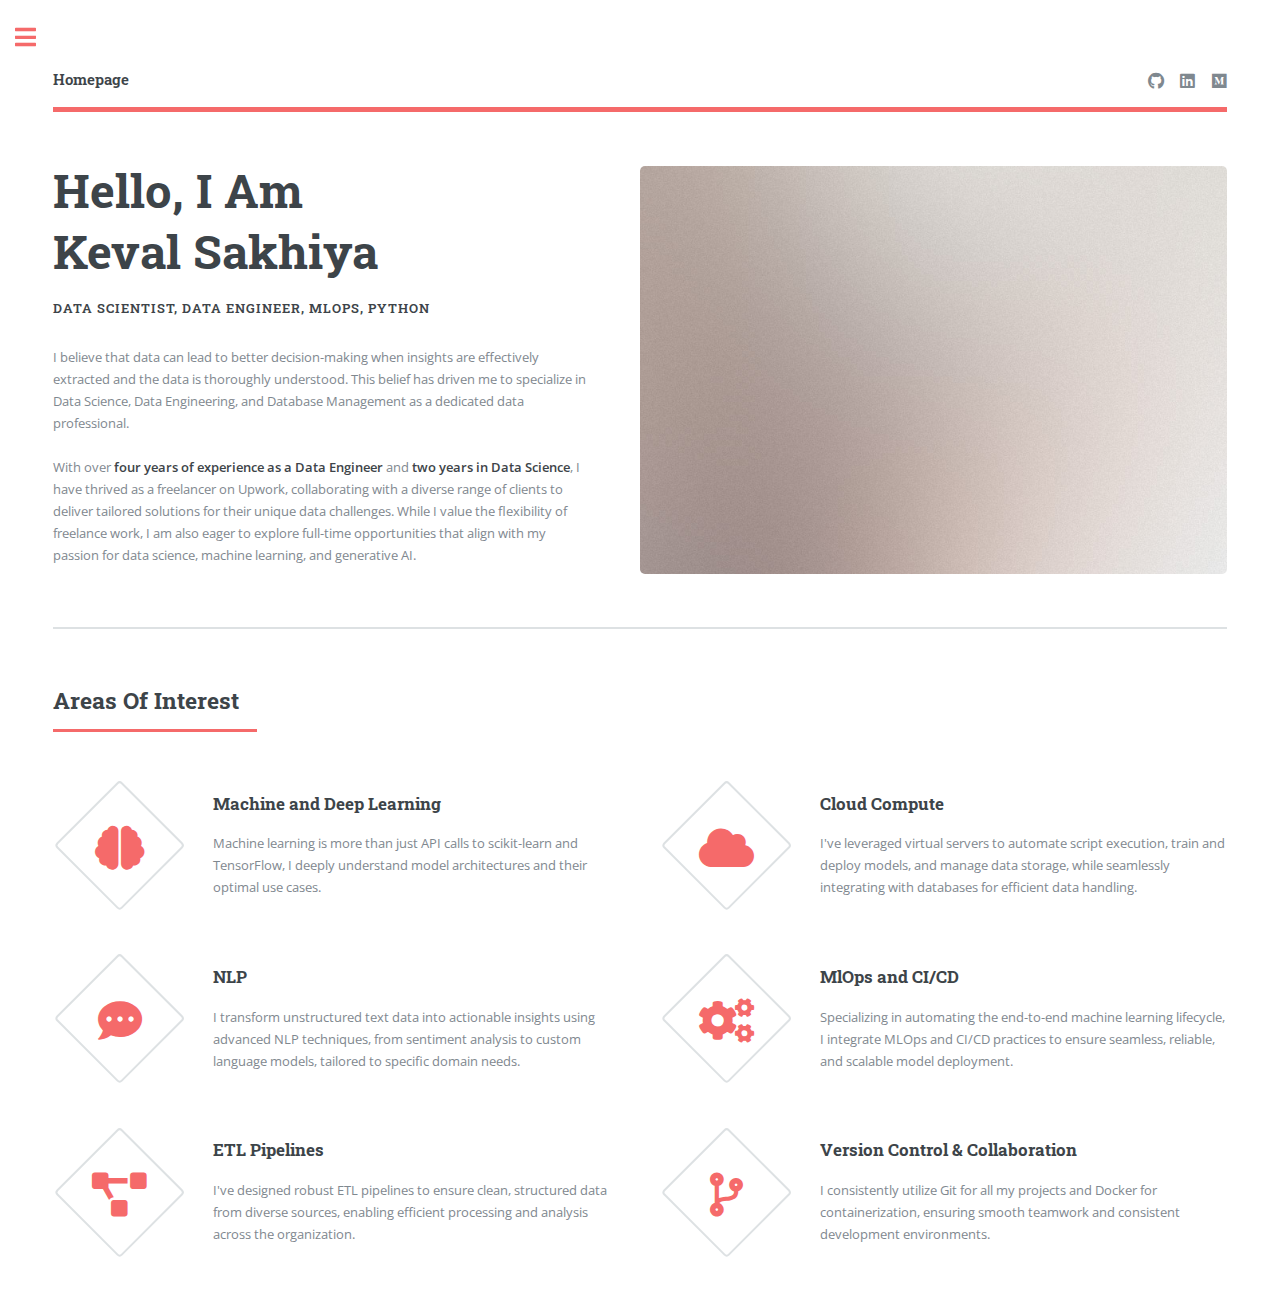
==== commit 1bf7dd45: "Redesigned the project page" ====
--- a/index.html
+++ b/index.html
@@ -23,7 +23,7 @@
 
 							<!-- Header -->
 								<header id="header">
-									<a href="index.html" class="logo"><strong>Keval's Portfolio</strong></a>
+									<a href="index.html" class="logo"><strong>Homepage</strong></a>
 									<ul class="icons">
 										<li><a href="https://github.com/kevalsakhiya" target="blank" class="icon brands fa-github"><span class="label">Githib</span></a></li>
 										<li><a href="https://www.linkedin.com/in/kevalsakhiya" target="blank" class="icon brands fa fa-linkedin"><span class="label">Linkdin</span></a></li>
@@ -59,42 +59,42 @@
 									</header>
 									<div class="features">
 										<article>
-											<span class="icon solid fas fa-cloud"></span>
+											<span class="icon solid fas fa-brain"></span>
 											<div class="content">
 												<h3>Machine and Deep Learning</h3>
 												<p>Machine learning is more than just API calls to scikit-learn and TensorFlow, I deeply understand model architectures and their optimal use cases.</p>
 											</div>
 										</article>
 										<article>
-											<span class="icon solid fas fa-comments"></span>
+											<span class="icon solid fas fa-cloud"></span>
 											<div class="content">
 												<h3>Cloud Compute</h3>
 												<p>I've leveraged virtual servers to automate script execution, train and deploy models, and manage data storage, while seamlessly integrating with databases for efficient data handling. </p>
 											</div>
 										</article>
 										<article>
-											<span class="icon solid fa-rocket"></span>
+											<span class="icon solid fa-comment-dots"></span>
 											<div class="content">
 												<h3>NLP</h3>
 												<p>I transform unstructured text data into actionable insights using advanced NLP techniques, from sentiment analysis to custom language models, tailored to specific domain needs.</p>
 											</div>
 										</article>
 										<article>
-											<span class="icon solid fa-signal"></span>
+											<span class="icon solid fas fa-cogs"></span>
 											<div class="content">
 												<h3>MlOps and CI/CD</h3>
 												<p>Specializing in automating the end-to-end machine learning lifecycle, I integrate MLOps and CI/CD practices to ensure seamless, reliable, and scalable model deployment.</p>
 											</div>
 										</article>
 										<article>
-											<span class="icon solid fa-signal"></span>
+											<span class="icon solid fas fa-project-diagram"></span>
 											<div class="content">
 												<h3>ETL Pipelines</h3>
 												<p>I've designed robust ETL pipelines to ensure clean, structured data from diverse sources, enabling efficient processing and analysis across the organization.</p>
 											</div>
 										</article>
 										<article>
-											<span class="icon solid fa-signal"></span>
+											<span class="icon solid fas fa-code-branch"></span>
 											<div class="content">
 												<h3>Version Control & Collaboration</h3>
 												<p>I consistently utilize Git for all my projects and Docker for containerization, ensuring smooth teamwork and consistent development environments.</p>
@@ -120,10 +120,10 @@
 									</header>
 									<ul>
 										<li><a href="index.html">Homepage</a></li>
-										<li><a href="generic.html">Resume</a></li>
-										<li><a href="elements.html">Projects</a></li>
-										<li><a href="#">Blogs</a></li>
-										<li><a href="#">Contact Me</a></li>
+										<li><a href="resume.html">Resume</a></li>
+										<li><a href="projects.html">Projects</a></li>
+										<li><a href="articles.html">Blogs</a></li>
+										<li><a href="contact_me.html">Contact Me</a></li>
 									</ul>
 								</nav>
 
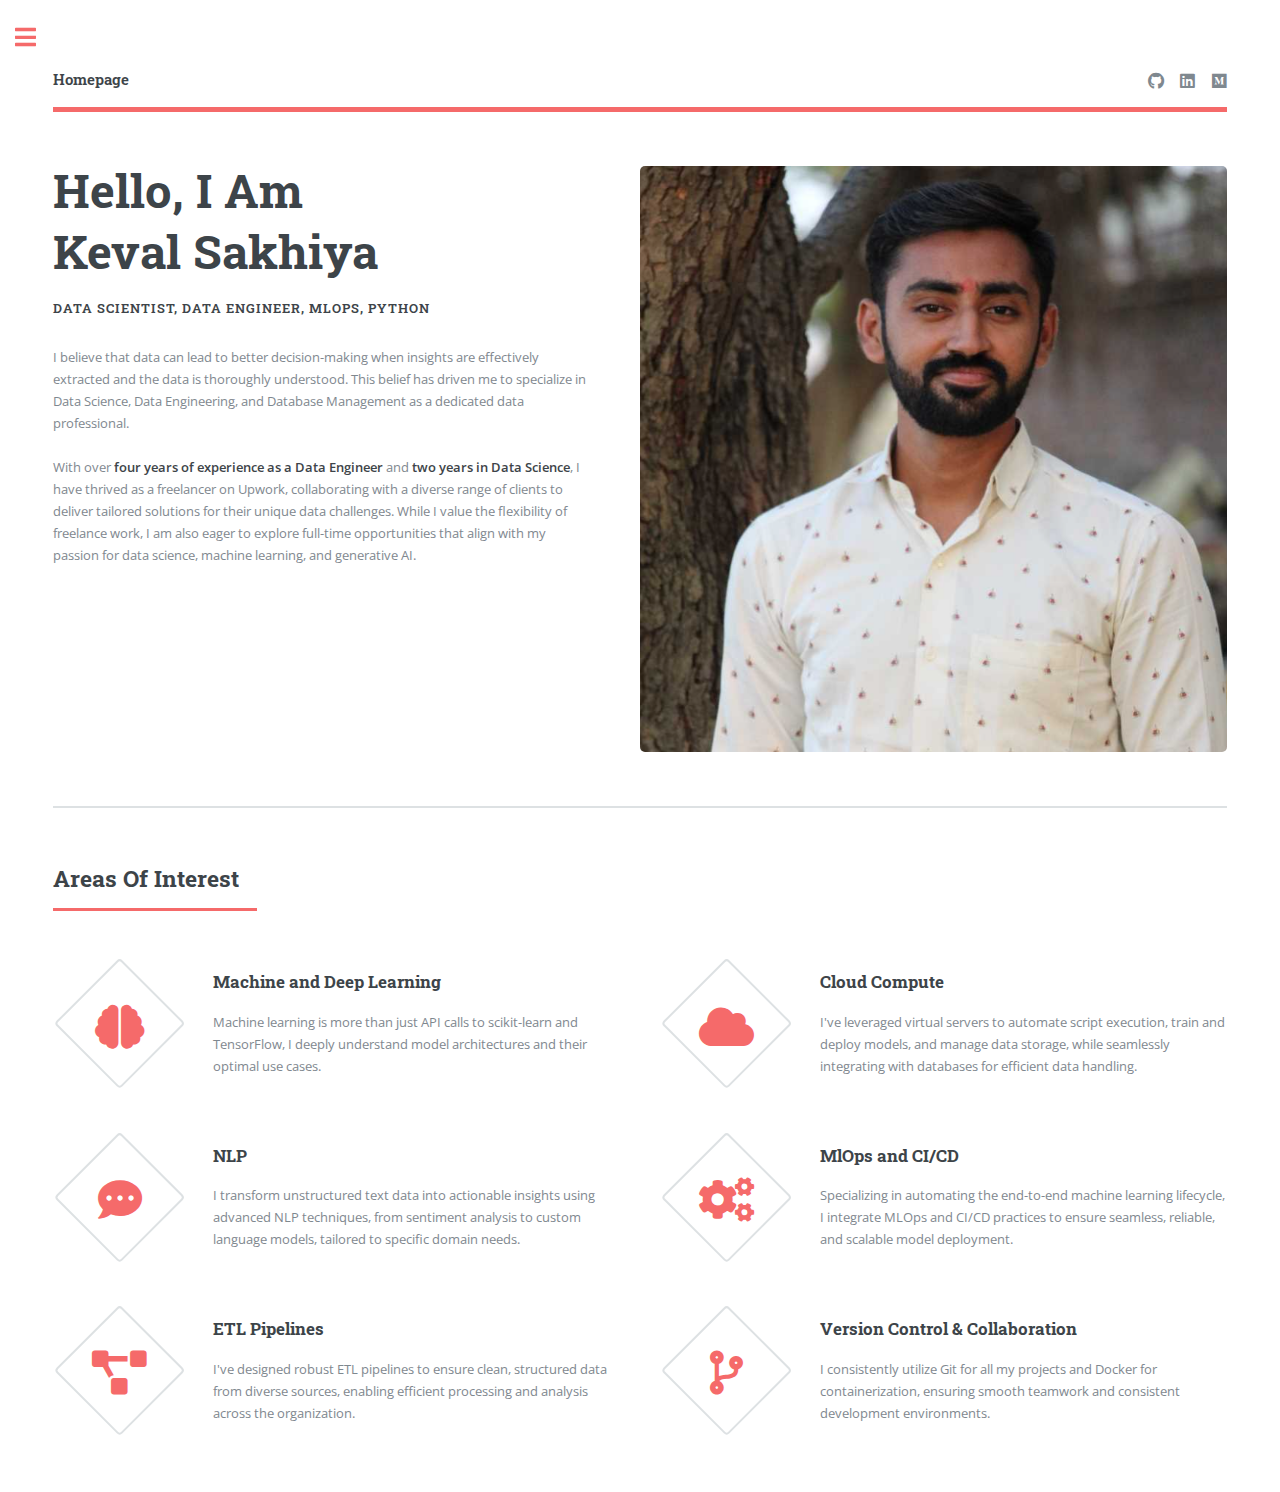
==== commit 3ad9bb51: "Added contact me page" ====
--- a/index.html
+++ b/index.html
@@ -23,7 +23,7 @@
 
 							<!-- Header -->
 								<header id="header">
-									<a href="index.html" class="logo"><strong>Homepage</strong></a>
+									<a href="" class="logo"><strong>Homepage</strong></a>
 									<ul class="icons">
 										<li><a href="https://github.com/kevalsakhiya" target="blank" class="icon brands fa-github"><span class="label">Githib</span></a></li>
 										<li><a href="https://www.linkedin.com/in/kevalsakhiya" target="blank" class="icon brands fa fa-linkedin"><span class="label">Linkdin</span></a></li>
@@ -48,7 +48,7 @@
 										
 									</div>
 									<div class="image object">
-										<img src="images/pic10.jpg" alt="" />
+										<img src="images/keval.png" alt="" />
 									</div>
 								</section>
 
